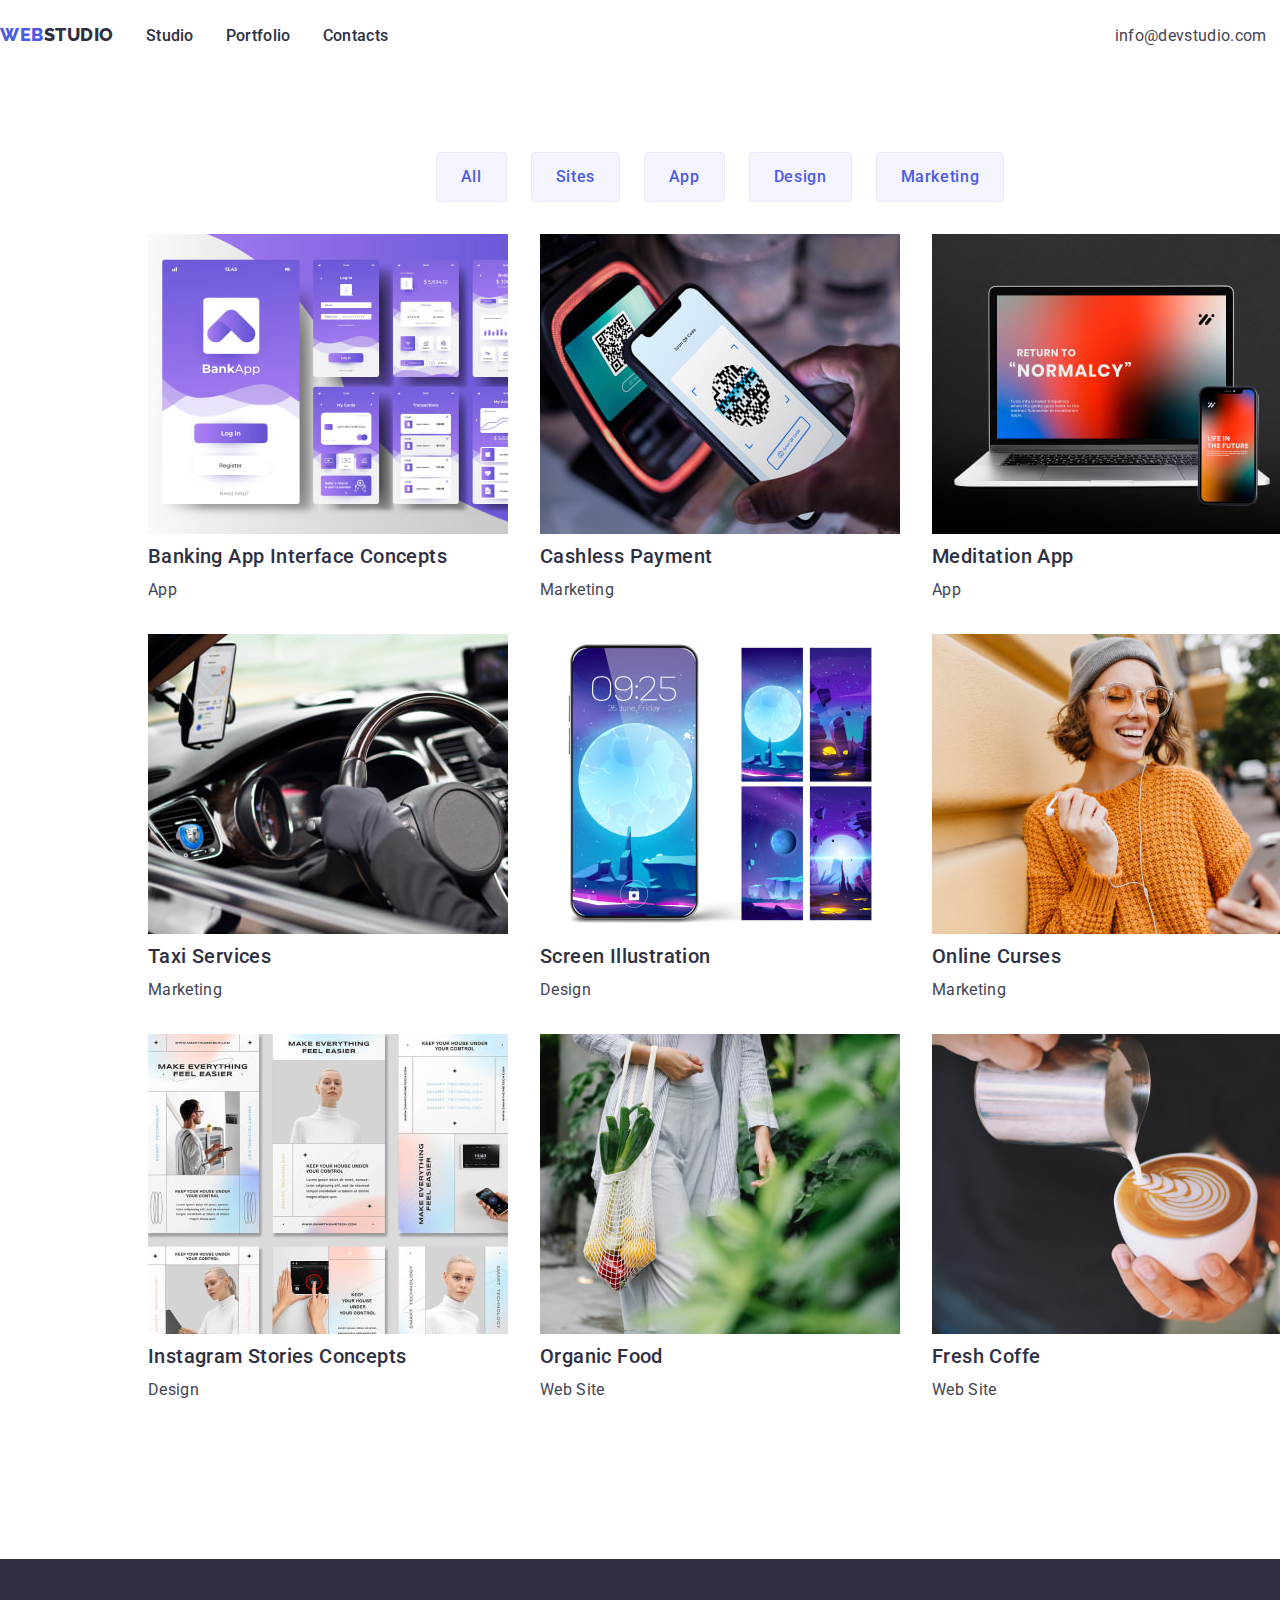
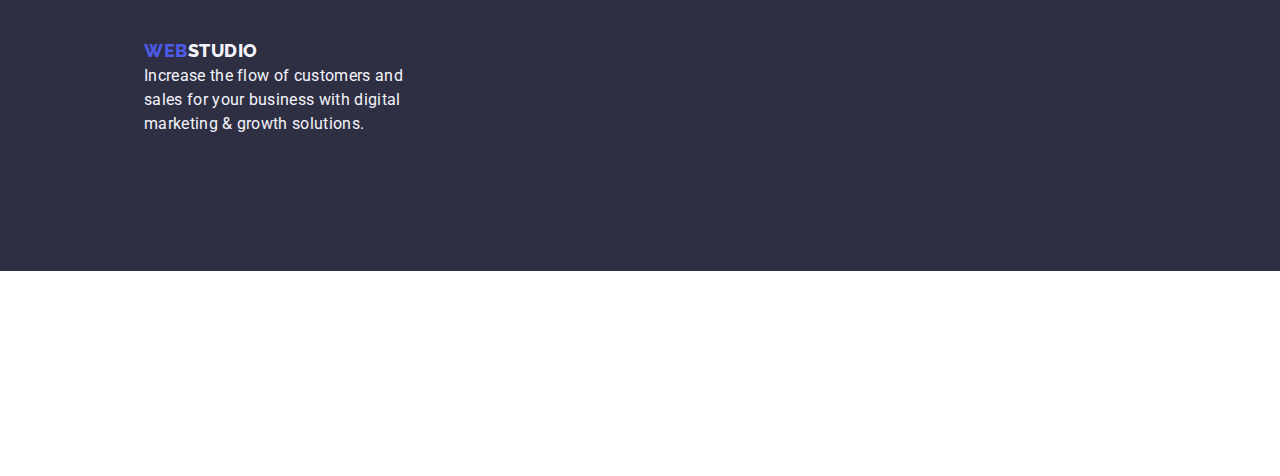
==== portfolio.html @ 540899f7 "mhmmhmh" ====
<!DOCTYPE html>
<html lang="en">
<head>
    <title>
        Effective Solutions for Your Business
    </title>
    <meta name="description" content="An awesome website">
    <meta charset="utf-8">
    <link rel="stylesheet" href="css/style.css">
    <link rel="preconnect" href="https://fonts.googleapis.com">
    <link rel="preconnect" href="https://fonts.gstatic.com" crossorigin>
    <link href="https://fonts.googleapis.com/css2?family=Raleway:wght@800&family=Roboto:wght@400;500;700&display=swap" rel="stylesheet">
    <link rel="preconnect" href="https://fonts.googleapis.com">
    <link rel="preconnect" href="https://fonts.gstatic.com" crossorigin>
    <link href="https://fonts.googleapis.com/css2?family=Raleway:wght@800&display=swap" rel="stylesheet">
</head>
<body class="port-body">
    <header class="head">
        <nav class="nav">
            <a class="nav-logo" href="https://arletolentin.github.io/goit-markup-hw-02/" class="logo"><span class="web">Web</span><span class="studio">Studio</span></a>
            <ul class="nav-list">
                <li class="nav-item"><a class="nav-anchor" href="https://arletolentin.github.io/goit-markup-hw-02/">Studio</a></li>
                <li class="nav-item"><a class="nav-anchor" href="https://arletolentin.github.io/goit-markup-hw-02/portfolio.html">Portfolio</a></li>
                <li class="nav-item"><a class="nav-anchor" href="#">Contacts</a></li>
            </ul>
            <address class="nav-address">
                <a class="nav-address-link" href="mailto:info@devstudio.com">info@devstudio.com</a>
                <a class="nav-address-link" href="tel:+11(000)111-11-11">+11(000)111-11-11</a>       
            </address>
        </nav>
    </header>
    <main class="port-main">
        <section class="port-btn">
            <ul class="portbtn-item">
                <li><button type="button" class="portbtn-list">All</button></li>
                <li><button type="button" class="portbtn-list">Sites</button></li>
                <li><button type="button" class="portbtn-list">App</button></li>
                <li><button type="button" class="portbtn-list">Design</button></li>
                <li><button type="button" class="portbtn-list">Marketing</button></li>  
            </ul>
        </section>
        <section class="port-services">
            <h2 hidden class="service">Services</h2>
            <ul class="port-item-row">
                <li class="port-list">
                <img src="images/port-img-one.jpg" alt="image shows a screen of an app">
                <h3 class="service-name">Banking App Interface Concepts</h3>
                <p class="service-type">App</p></li>
                <li class="port-list">
                <img src="images/port-imgtwo.jpg" alt="phone scanning a QR code">
                <h3 class="service-name">Cashless Payment</h3>
                <p class="service-type">Marketing</p></li>
                <li class="port-list">
                <img src="images/port-imgthree.jpg" alt="picture of cellphone and laptop">
                <h3 class="service-name">Meditation App</h3>
                <p class="service-type">App</p></li>
            </ul>
            <ul class="port-item-row">
                <li class="port-list">
                <img src="images/port-imgfour.jpg" alt="image shows a person driving while using cellphone">
                <h3 class="service-name">Taxi Services</h3>
                <p class="service-type">Marketing</p></li>
                <li class="port-list">
                <img src="images/port-imgfive.jpg" alt="cellphone screen">
                <h3 class="service-name">Screen Illustration</h3>
                <p class="service-type">Design</p></li>
                <li class="port-list"> 
                <img src="images/port-imgsix.jpg" alt="image shows a women smiling while using he phone">
                <h3 class="service-name">Online Curses</h3>
                <p class="service-type">Marketing</p></li>
            </ul>
            <ul class="port-item-row">
                <li class="port-list">
                <img src="images/port-imgseven.jpg" alt="showing instagram concepts">
                <h3 class="service-name">Instagram Stories Concepts</h3>
                <p class="service-type">Design</p></li>
                <li class="port-list">
                <img src="images/port-imgeight.jpg" alt="picture showing a lady carrying an organic food">
                <h3 class="service-name">Organic Food</h3>
                <p class="service-type">Web Site</p></li>
                <li class="port-list">
                <img src="images/port-imgnine.jpg" alt="a man making a coffe with design">
                <h3 class="service-name">Fresh Coffe</h3>
                <p class="service-type">Web Site</p></li>
            </ul>
        </section>
    </main>
    <footer class="footer">
        <div class="footer-container">
            <a href="https://arletolentin.github.io/goit-markup-hw-02/"><span class="web-foot">Web</span><span class="studio-foot">Studio</span></a>
            <p class="footer-paragraph">Increase the flow of customers and<br>
                sales for your business with digital<br>
                marketing & growth solutions.</p>
        </div>        
    </footer>
</body>
</html>
---- css/style.css ----
* {
  margin: 0;
  padding: 0;
  box-sizing: border-box;
}
body {
  font-family: 'Roboto';
  font-size: 16px;
  font-style: normal;
  font-weight: 400;
  line-height: 24px;
  letter-spacing: 0.32px;
}
img {
  display: block;
  max-width: 100%;
  height: auto;
}
h1,
h2,
h3,
h4,
h5,
h6,
p,
ul {
  margin: 0;
  padding: 0;
}
a {
  text-decoration: none;
}
ul {
  list-style-type: none;
}
button {
  border: unset;
  outline: none;
  font-family: inherit;
  cursor: pointer;
}
:root {
  --iris: #4d5ae5;
  --navyblue: #2e2f42;
  --black: black;
  --ocean: #404bbf;
  --white: #ffffff;
  --slate: #434455;
  --cornflower: #e7e9fc;
  --cloud: #f4f4fd;
  --green: #31d0aa;
  --lightslate: #8e8f99;
  --navybluemodal: #2e2f42;
  --grey: #2e2f42;
  --dairy: #fcfcfc;
}
.body {
  width: 1440px;
  height: 2592px;
  background: #fff;
}
.port-body {
  width: 1440px;
  height: 2076px;
  background: #FFF;
}
.head {
  display: flex;
  width: 1440px;
  height: 72px;
  justify-content: center;
  align-items: center;
  flex-shrink: 0;
  text-decoration: none;
}
.nav,
.nav-list,
.nav-address {
  display: flex;
  width: 1440px;
  height: 72px;
  display: flex;
  flex-direction: row;
  gap: 32px;
  align-items: center;
  justify-content: center;
  text-decoration: none;
}
.nav-list {
  justify-content: flex-start;
}
.nav-address {
  justify-content: flex-end;
}
.nav-anchor {
  display: flex;
  color: var(--navyblue);
  /* Body Medium */
  font-family: 'Roboto',sans-serif;
  font-size: 16px;
  font-style: normal;
  font-weight: 500;
  line-height: 24px; /* 150% */
  letter-spacing: 0.32px;
}
.nav-address-link {
  color: var(--slate);
  font-family: 'Roboto', sans-serif;
  font-size: 16px;
  font-style: normal;
  font-weight: 400;
  line-height: 24px; /* 150% */
  letter-spacing: 0.32px;
}
.web,
.studio {
  font-family: 'Raleway', sans-serif;
  font-size: 18px;
  font-style: normal;
  font-weight: 800;
  line-height: 21px; /* 116.667% */
  letter-spacing: 0.54px;
  text-transform: uppercase;
}
.web {
  color: var(--iris);
}
.studio {
  color: var(--navyblue);
}
.hero {
  width: 1440px;
  height: 312px;
  flex-shrink: 0;
  background: var(--navyblue);
  flex-shrink: 0;
  display: flex;
  flex-direction: column;
  justify-content: center;
  align-items: center;
}
.hero-heading {
  color: var(--white);
  text-align: center;
  font-family: Roboto;
  font-size: 56px;
  font-style: normal;
  font-weight: 700;
  line-height: 60px; /* 107.143% */
  letter-spacing: 1.12px;
}
.hero-button {
  display: inline-flex;
  padding: 16px 32px;
  align-items: flex-start;
  justify-items: center;
  gap: 10px;
  border-radius: 4px;
  background: var(--iris);
  box-shadow: 0px 4px 4px 0px rgba(0, 0, 0, 0.15);
  color: var(--white);
  font-size: 16px;
  font-style: normal;
  font-weight: 500;
  line-height: 24px; /* 150% */
  letter-spacing: 0.64px;
}
.port-btn {
  display: flex;
  flex-direction: column;
  justify-content: center;
  align-items: center;
  padding-bottom: 32px;
}
.portbtn-item {
  display: inline-flex;
  align-items: flex-start;
  gap: 24px;
}
.portbtn-list:hover {
  background: var(--ocean);
  color: var(--white)
}
.portbtn-list {
  display: flex;
  color: var(--iris);
  text-align: center;
  /* Button Text */
  font-family: Roboto;
  font-size: 16px;
  font-style: normal;
  font-weight: 500;
  line-height: 24px; /* 150% */
  letter-spacing: 0.64px;
  border-radius: 4px;
  border: 1px solid var(--cornflower, #E7E9FC);
  background: var(--cloud);
  padding: 12px 24px;
  justify-content: center;
  align-items: center;
}
.port-services {
  padding-bottom: 125px;
}
.port-list {
  display: flex;
  flex-direction: column;
  gap: 10px;
}
.port-item-row {
  display: flex;
  gap: 32px;
  justify-content: center;
  padding-bottom: 32px;
}
.service-name {
  color: var(--navyblue);
/* Header 3 */
  font-family: 'Roboto', sans-serif;
  font-size: 20px;
  font-style: normal;
  font-weight: 500;
  line-height: 24px; /* 120% */
  letter-spacing: 0.4px;
}
.service-type {
  color: var(--slate);
/* Body */
  font-family: 'Roboto', sans-serif;
  font-size: 16px;
  font-style: normal;
  font-weight: 400;
  line-height: 24px; /* 150% */
  letter-spacing: 0.32px;
}
.team-item-text{
  text-align: center;
}
.feature-body,
.team-item-text {
  color: var(--slate);
  font-size: 16px;
  font-style: normal;
  font-weight: 400;
  line-height: 24px; /* 150% */
  letter-spacing: 0.32px;
}
.feature-head,
.team-item-name {
  color: var(--navyblue);
  font-size: 20px;
  font-style: normal;
  font-weight: 500;
  line-height: 24px; /* 120% */
  letter-spacing: 0.4px;
}
.features {
  width: 1440px;
  height: 104px;
  flex-shrink: 0;
  display: flex;
  padding-top: 100px;
  padding-bottom: 100px;
  background: #FFF;
  justify-content: center;
}
.feature-list {
  display: flex;
  flex-direction: row;
  gap: 8px;
}
.feature-item {
  display: flex;
  width: 264px;
  flex-direction: column;
  align-items: flex-start;
  gap: 8px;
}
.services {
  width: 1440px;
  background: #FFF;
  padding-top: 50px;
  padding-bottom: 50px;
}
.services-title {
  color: var(--navyblue);
  text-align: center;
  font-size: 36px;
  font-style: normal;
  font-weight: 700;
  line-height: 40px; /* 111.111% */
  letter-spacing: 0.72px;
  text-transform: capitalize;
  padding-bottom: 50px;
}
.services-list {
  display: flex;
  flex-direction: row;
  gap: 32px;
  justify-content: center;
}
.services-item {
  display: flex;
}
.team {
  width: 1440px;
  height: 732px;
  flex-shrink: 0;
  background: var(--cloud);
  padding-top: 50px;
  padding-bottom: 50px;
}
.team-title {
  color: var(--navyblue);
  text-align: center;
  font-size: 36px;
  font-style: normal;
  font-weight: 700;
  line-height: 40px; /* 111.111% */
  letter-spacing: 0.72px;
  text-transform: capitalize;
  padding-bottom: 75px;
}
.team-item {
  display: flex;
  flex-direction: column;
  gap: 10px;
  justify-content: center;
  text-align: center;
  border-radius: 0px 0px 4px 4px;
  background: var(--white, #FFF);
  box-shadow: 0px 2px 1px 0px rgba(46, 47, 66, 0.08), 0px 1px 1px 0px rgba(46, 47, 66, 0.16), 0px 1px 6px 0px rgba(46, 47, 66, 0.08);
}
.team-list {
  display: flex;
  flex-direction: row;
  justify-content: center;
  gap: 32px;
}
.port-img {
  display: flex;
  flex-direction: row;
  gap: 32px;
  justify-content: center;
}
.port-img-item {
  display: flex;
  flex-direction: column;
  display: flex;
  padding: 12px 24px;
  border: 1px solid var(--cornflower, #E7E9FC);
  background: var(--white, #FFF);
}
.port-main {
  padding-top: 80px;
}
.footer {
  width: 1440px;
  height: 312px;
  flex-shrink: 0;
  background: var(--navyblue);
  display: flex;
}
.web-foot,
.studio-foot {
  font-family: 'Raleway', sans-serif;
  font-weight: 800;
  font-size: 18px;
  text-transform: uppercase;
  letter-spacing: 0.54px;
}
.web-foot {
  color: var(--iris);
}
.studio-foot {
  color: var(--cloud);
}
.footer-paragraph {
  color: var(--cloud);
  font-family: 'Roboto', sans-serif;
  font-size: 16px;
  font-style: normal;
  font-weight: 400;
  line-height: 24px; /* 150% */
  letter-spacing: 0.32px;
}
.footer-container {
  display: flex;
  display: inline;
  justify-content: center;
  align-items: center;
  padding: 80px 10%;
}
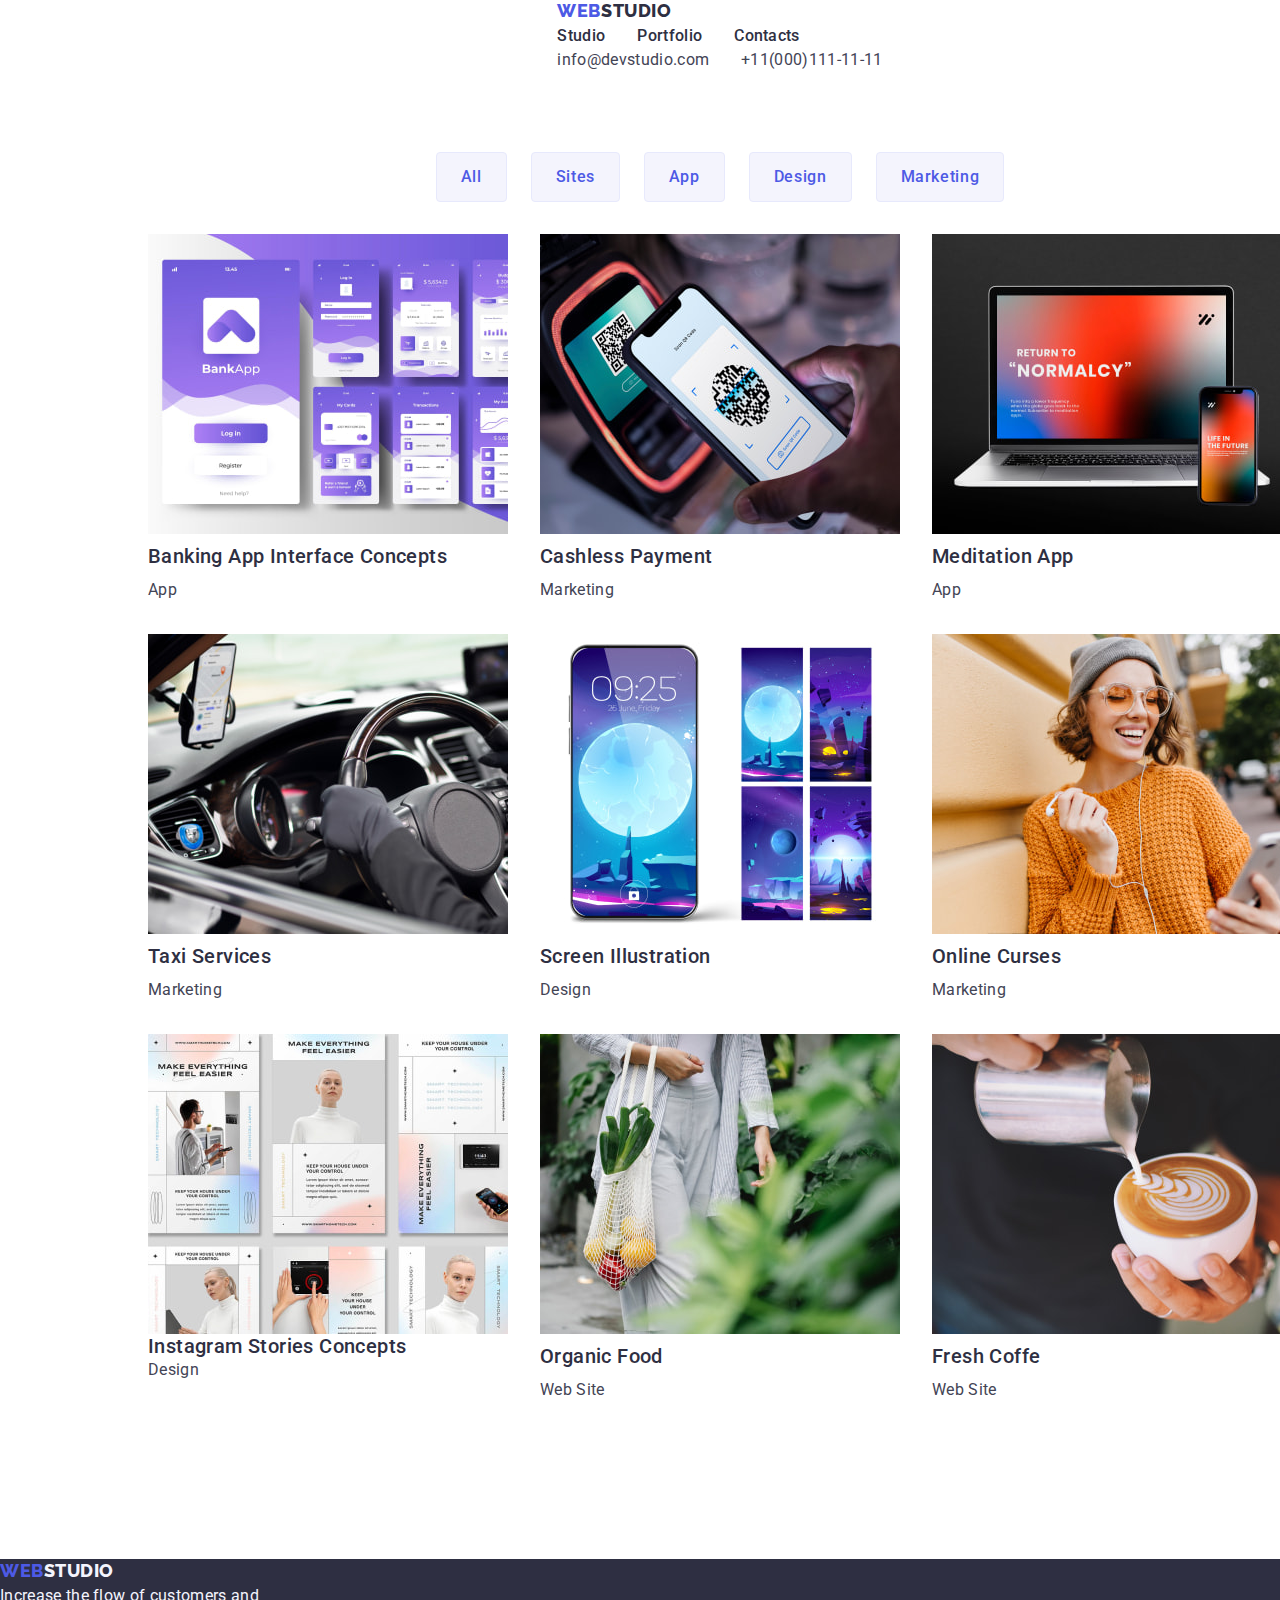
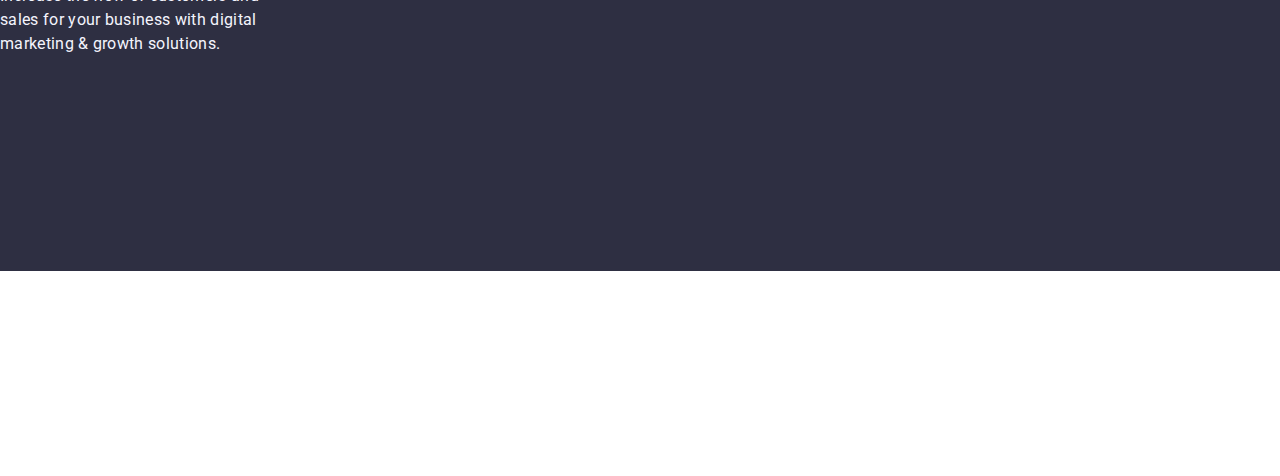
==== commit 6d507f1c: "sleepy zzzZZzzzz" ====
--- a/portfolio.html
+++ b/portfolio.html
@@ -6,7 +6,7 @@
     </title>
     <meta name="description" content="An awesome website">
     <meta charset="utf-8">
-    <link rel="stylesheet" href="css/style.css">
+    <link rel="stylesheet" href="./css/style.css">
     <link rel="preconnect" href="https://fonts.googleapis.com">
     <link rel="preconnect" href="https://fonts.gstatic.com" crossorigin>
     <link href="https://fonts.googleapis.com/css2?family=Raleway:wght@800&family=Roboto:wght@400;500;700&display=swap" rel="stylesheet">
@@ -14,7 +14,7 @@
     <link rel="preconnect" href="https://fonts.gstatic.com" crossorigin>
     <link href="https://fonts.googleapis.com/css2?family=Raleway:wght@800&display=swap" rel="stylesheet">
 </head>
-<body class="port-body">
+<body class="portfolio-body">
     <header class="head">
         <nav class="nav">
             <a class="nav-logo" href="https://arletolentin.github.io/goit-markup-hw-02/" class="logo"><span class="web">Web</span><span class="studio">Studio</span></a>
@@ -29,56 +29,56 @@
             </address>
         </nav>
     </header>
-    <main class="port-main">
-        <section class="port-btn">
-            <ul class="portbtn-item">
-                <li><button type="button" class="portbtn-list">All</button></li>
-                <li><button type="button" class="portbtn-list">Sites</button></li>
-                <li><button type="button" class="portbtn-list">App</button></li>
-                <li><button type="button" class="portbtn-list">Design</button></li>
-                <li><button type="button" class="portbtn-list">Marketing</button></li>  
+    <main class="portfolio-main">
+        <section class="portfolio-button">
+            <ul class="portfolio-button-list">
+                <li><button type="button" class="portfolio-button-item">All</button></li>
+                <li><button type="button" class="portfolio-button-item">Sites</button></li>
+                <li><button type="button" class="portfolio-button-item">App</button></li>
+                <li><button type="button" class="portfolio-button-item">Design</button></li>
+                <li><button type="button" class="portfolio-button-item">Marketing</button></li>  
             </ul>
         </section>
-        <section class="port-services">
+        <section class="portfolio-services">
             <h2 hidden class="service">Services</h2>
-            <ul class="port-item-row">
-                <li class="port-list">
+            <ul class="portfolio-item-row">
+                <li class="portfolio-list">
                 <img src="images/port-img-one.jpg" alt="image shows a screen of an app">
                 <h3 class="service-name">Banking App Interface Concepts</h3>
                 <p class="service-type">App</p></li>
-                <li class="port-list">
+                <li class="portfolio-list">
                 <img src="images/port-imgtwo.jpg" alt="phone scanning a QR code">
                 <h3 class="service-name">Cashless Payment</h3>
                 <p class="service-type">Marketing</p></li>
-                <li class="port-list">
+                <li class="portfolio-list">
                 <img src="images/port-imgthree.jpg" alt="picture of cellphone and laptop">
                 <h3 class="service-name">Meditation App</h3>
                 <p class="service-type">App</p></li>
             </ul>
-            <ul class="port-item-row">
-                <li class="port-list">
+            <ul class="portfolio-item-row">
+                <li class="portfolio-list">
                 <img src="images/port-imgfour.jpg" alt="image shows a person driving while using cellphone">
                 <h3 class="service-name">Taxi Services</h3>
                 <p class="service-type">Marketing</p></li>
-                <li class="port-list">
+                <li class="portfolio-list">
                 <img src="images/port-imgfive.jpg" alt="cellphone screen">
                 <h3 class="service-name">Screen Illustration</h3>
                 <p class="service-type">Design</p></li>
-                <li class="port-list"> 
+                <li class="portfolio-list"> 
                 <img src="images/port-imgsix.jpg" alt="image shows a women smiling while using he phone">
                 <h3 class="service-name">Online Curses</h3>
                 <p class="service-type">Marketing</p></li>
             </ul>
-            <ul class="port-item-row">
-                <li class="port-list">
+            <ul class="portfolio-item-row">
+                <li class="portfoliofolio-list">
                 <img src="images/port-imgseven.jpg" alt="showing instagram concepts">
                 <h3 class="service-name">Instagram Stories Concepts</h3>
                 <p class="service-type">Design</p></li>
-                <li class="port-list">
+                <li class="portfolio-list">
                 <img src="images/port-imgeight.jpg" alt="picture showing a lady carrying an organic food">
                 <h3 class="service-name">Organic Food</h3>
                 <p class="service-type">Web Site</p></li>
-                <li class="port-list">
+                <li class="portfolio-list">
                 <img src="images/port-imgnine.jpg" alt="a man making a coffe with design">
                 <h3 class="service-name">Fresh Coffe</h3>
                 <p class="service-type">Web Site</p></li>
--- a/css/style.css
+++ b/css/style.css
@@ -54,12 +54,17 @@
   --grey: #2e2f42;
   --dairy: #fcfcfc;
 }
+.container {
+    width: 1128px;
+    margin: 0 auto;
+    padding: 0 15px;
+  }
 .body {
   width: 1440px;
   height: 2592px;
   background: #fff;
 }
-.port-body {
+.portfolio-body {
   width: 1440px;
   height: 2076px;
   background: #FFF;
@@ -73,17 +78,12 @@
   flex-shrink: 0;
   text-decoration: none;
 }
-.nav,
 .nav-list,
 .nav-address {
   display: flex;
-  width: 1440px;
-  height: 72px;
-  display: flex;
   flex-direction: row;
   gap: 32px;
   align-items: center;
-  justify-content: center;
   text-decoration: none;
 }
 .nav-list {
@@ -111,6 +111,15 @@
   font-weight: 400;
   line-height: 24px; /* 150% */
   letter-spacing: 0.32px;
+}
+.nav-anchor:hover {
+  color: var(--ocean);
+}
+.nav-address-link:hover {
+  color: var(--ocean);
+}
+.hero-button:hover {
+  background-color: var(--ocean);
 }
 .web,
 .studio {
@@ -130,7 +139,7 @@
 }
 .hero {
   width: 1440px;
-  height: 312px;
+  height: 600px;
   flex-shrink: 0;
   background: var(--navyblue);
   flex-shrink: 0;
@@ -165,23 +174,23 @@
   line-height: 24px; /* 150% */
   letter-spacing: 0.64px;
 }
-.port-btn {
+.portfolio-button {
   display: flex;
   flex-direction: column;
   justify-content: center;
   align-items: center;
   padding-bottom: 32px;
 }
-.portbtn-item {
+.portfolio-button-list {
   display: inline-flex;
   align-items: flex-start;
   gap: 24px;
 }
-.portbtn-list:hover {
+.portfolio-button-item:hover {
   background: var(--ocean);
   color: var(--white)
 }
-.portbtn-list {
+.portfolio-button-item {
   display: flex;
   color: var(--iris);
   text-align: center;
@@ -199,15 +208,15 @@
   justify-content: center;
   align-items: center;
 }
-.port-services {
+.portfolio-services {
   padding-bottom: 125px;
 }
-.port-list {
+.portfolio-list {
   display: flex;
   flex-direction: column;
   gap: 10px;
 }
-.port-item-row {
+.portfolio-item-row {
   display: flex;
   gap: 32px;
   justify-content: center;
@@ -337,21 +346,7 @@
   justify-content: center;
   gap: 32px;
 }
-.port-img {
-  display: flex;
-  flex-direction: row;
-  gap: 32px;
-  justify-content: center;
-}
-.port-img-item {
-  display: flex;
-  flex-direction: column;
-  display: flex;
-  padding: 12px 24px;
-  border: 1px solid var(--cornflower, #E7E9FC);
-  background: var(--white, #FFF);
-}
-.port-main {
+.portfolio-main {
   padding-top: 80px;
 }
 .footer {
@@ -384,10 +379,3 @@
   line-height: 24px; /* 150% */
   letter-spacing: 0.32px;
 }
-.footer-container {
-  display: flex;
-  display: inline;
-  justify-content: center;
-  align-items: center;
-  padding: 80px 10%;
-}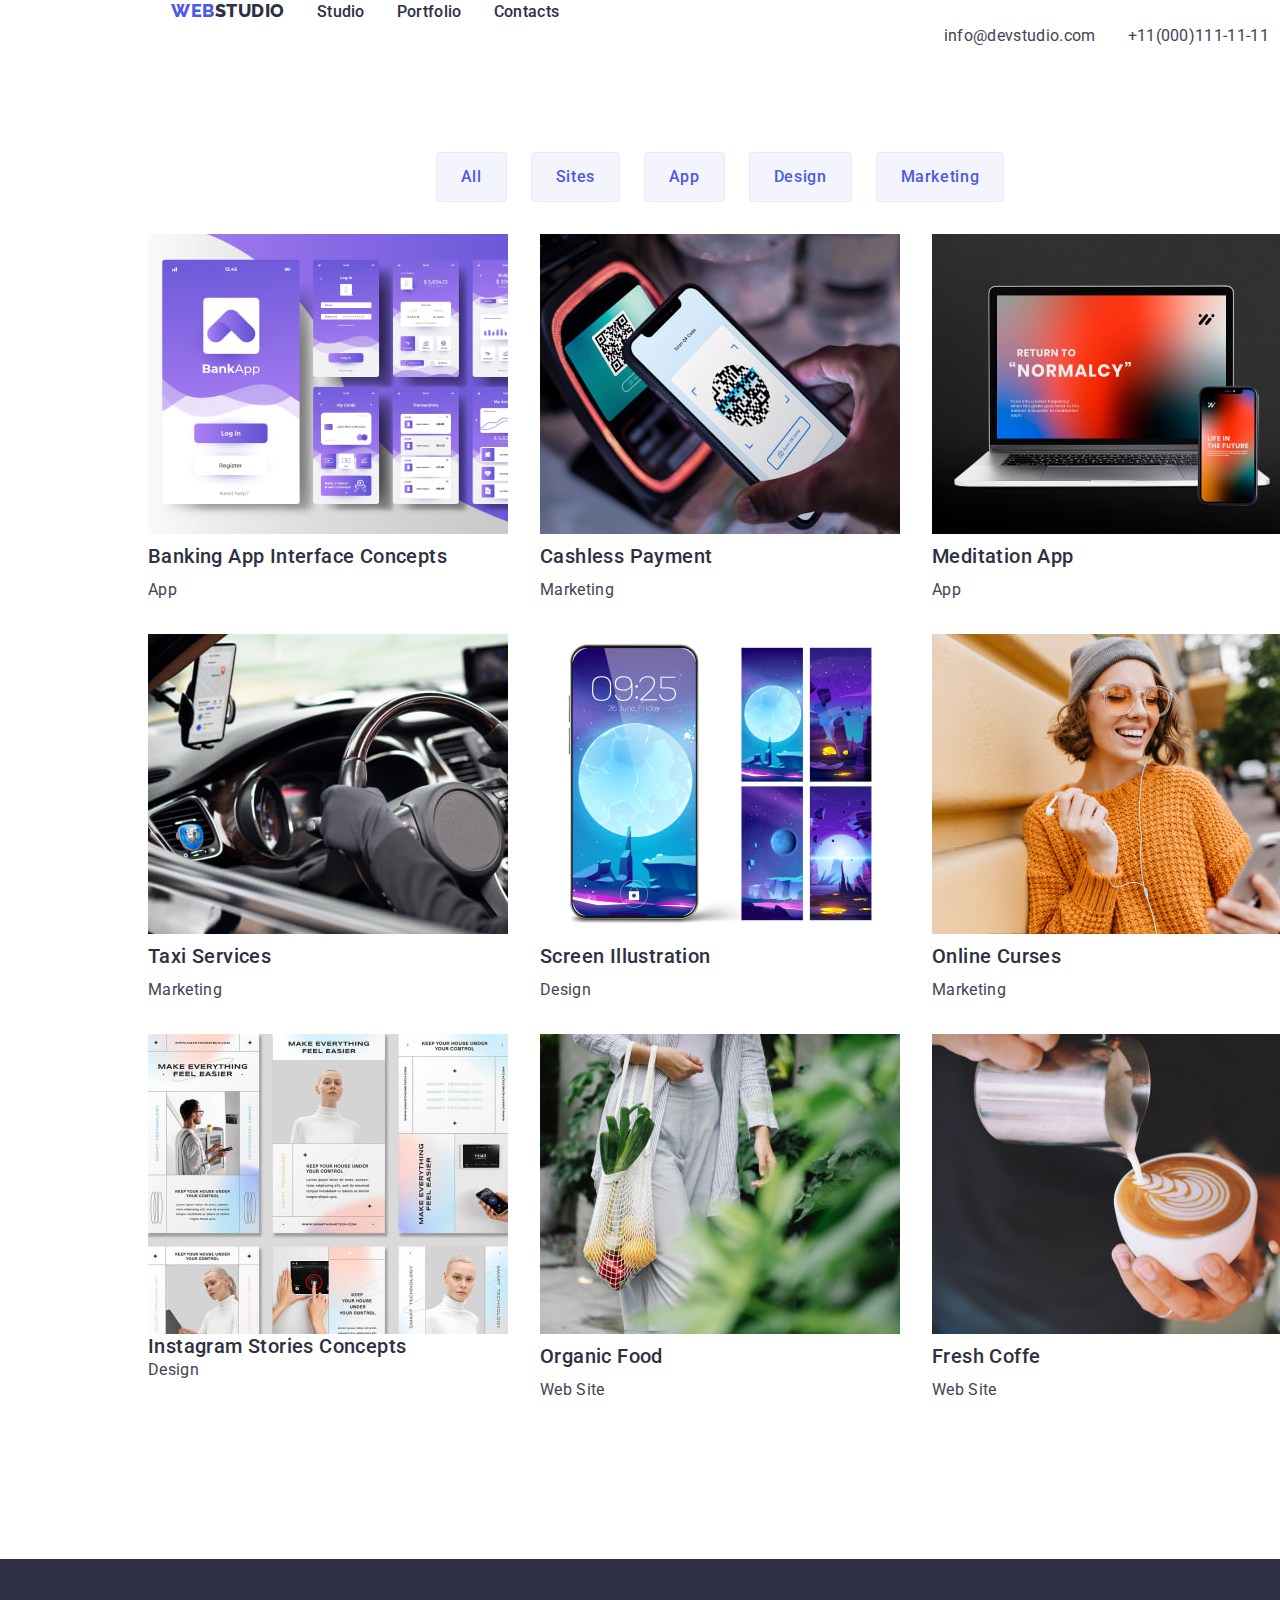
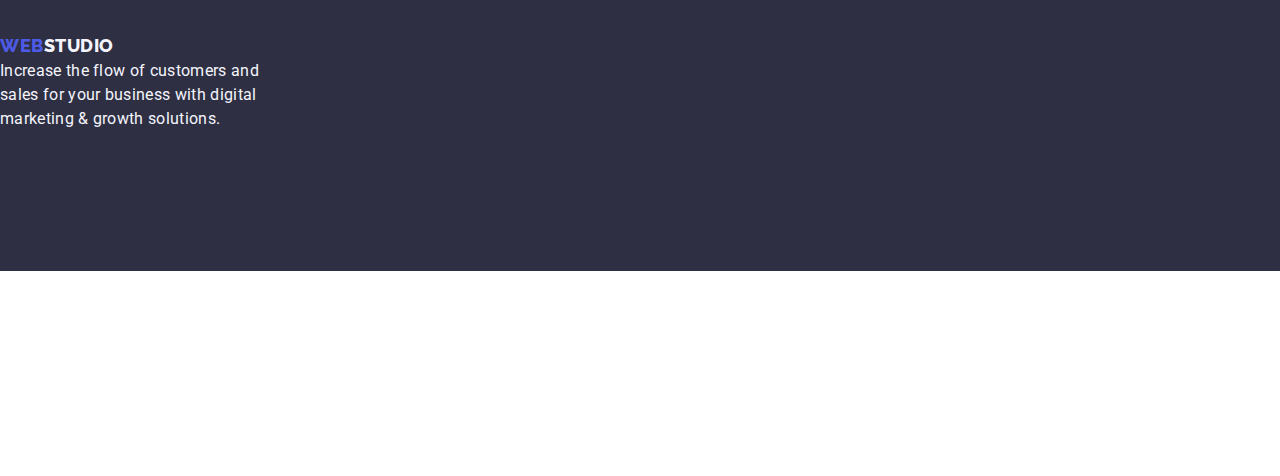
==== commit 7aa9a925: "I m out" ====
--- a/portfolio.html
+++ b/portfolio.html
@@ -16,18 +16,20 @@
 </head>
 <body class="portfolio-body">
     <header class="head">
-        <nav class="nav">
-            <a class="nav-logo" href="https://arletolentin.github.io/goit-markup-hw-02/" class="logo"><span class="web">Web</span><span class="studio">Studio</span></a>
-            <ul class="nav-list">
-                <li class="nav-item"><a class="nav-anchor" href="https://arletolentin.github.io/goit-markup-hw-02/">Studio</a></li>
-                <li class="nav-item"><a class="nav-anchor" href="https://arletolentin.github.io/goit-markup-hw-02/portfolio.html">Portfolio</a></li>
-                <li class="nav-item"><a class="nav-anchor" href="#">Contacts</a></li>
-            </ul>
-            <address class="nav-address">
-                <a class="nav-address-link" href="mailto:info@devstudio.com">info@devstudio.com</a>
-                <a class="nav-address-link" href="tel:+11(000)111-11-11">+11(000)111-11-11</a>       
-            </address>
-        </nav>
+        <div class="container">
+            <nav class="nav">
+                <ul class="nav-list">
+                    <a class="nav-logo" href="https://arletolentin.github.io/goit-markup-hw-02/" class="logo"><span class="web">Web</span><span class="studio">Studio</span></a>
+                    <li class="nav-item"><a class="nav-anchor" href="https://arletolentin.github.io/goit-markup-hw-02/">Studio</a></li>
+                    <li class="nav-item"><a class="nav-anchor" href="https://arletolentin.github.io/goit-markup-hw-02/portfolio.html">Portfolio</a></li>
+                    <li class="nav-item"><a class="nav-anchor" href="#">Contacts</a></li>
+                </ul>
+                <address class="nav-address">
+                    <a class="nav-address-link" href="mailto:info@devstudio.com">info@devstudio.com</a>
+                    <a class="nav-address-link" href="tel:+11(000)111-11-11">+11(000)111-11-11</a>       
+                </address>
+            </nav>
+        </div>
     </header>
     <main class="portfolio-main">
         <section class="portfolio-button">
--- a/css/style.css
+++ b/css/style.css
@@ -54,11 +54,6 @@
   --grey: #2e2f42;
   --dairy: #fcfcfc;
 }
-.container {
-    width: 1128px;
-    margin: 0 auto;
-    padding: 0 15px;
-  }
 .body {
   width: 1440px;
   height: 2592px;
@@ -69,29 +64,30 @@
   height: 2076px;
   background: #FFF;
 }
+.container {
+  width: 1128px;
+  margin: 0 auto;
+  padding: 0 15px;
+}
 .head {
-  display: flex;
   width: 1440px;
   height: 72px;
-  justify-content: center;
-  align-items: center;
   flex-shrink: 0;
   text-decoration: none;
 }
-.nav-list,
-.nav-address {
+.nav-address,
+.nav-list {
   display: flex;
   flex-direction: row;
   gap: 32px;
-  align-items: center;
   text-decoration: none;
-}
-.nav-list {
+  }
+.nav-address {
+    justify-content: flex-end;
+  }
+  .nav-list {
   justify-content: flex-start;
-}
-.nav-address {
-  justify-content: flex-end;
-}
+  }
 .nav-anchor {
   display: flex;
   color: var(--navyblue);
@@ -157,6 +153,7 @@
   font-weight: 700;
   line-height: 60px; /* 107.143% */
   letter-spacing: 1.12px;
+  margin-bottom: 48px;
 }
 .hero-button {
   display: inline-flex;
@@ -355,6 +352,7 @@
   flex-shrink: 0;
   background: var(--navyblue);
   display: flex;
+  padding-top: 75px;
 }
 .web-foot,
 .studio-foot {
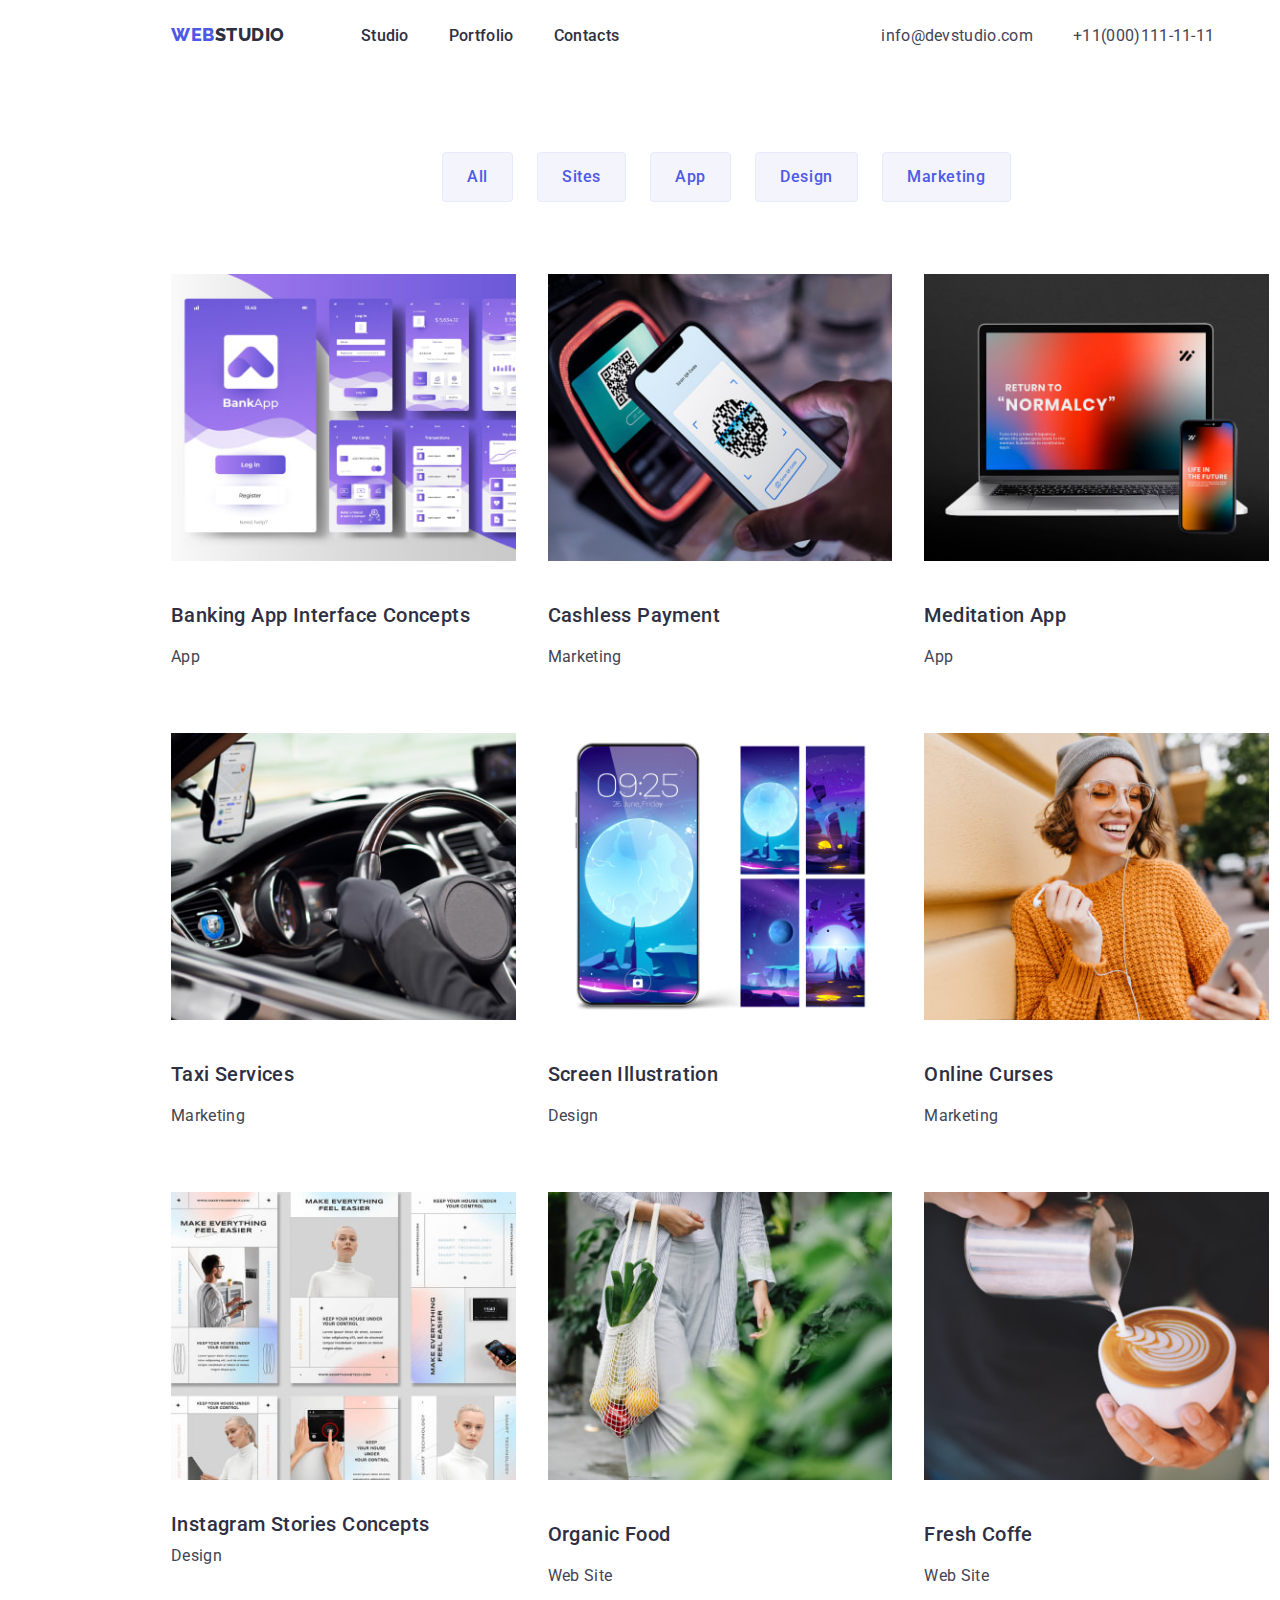
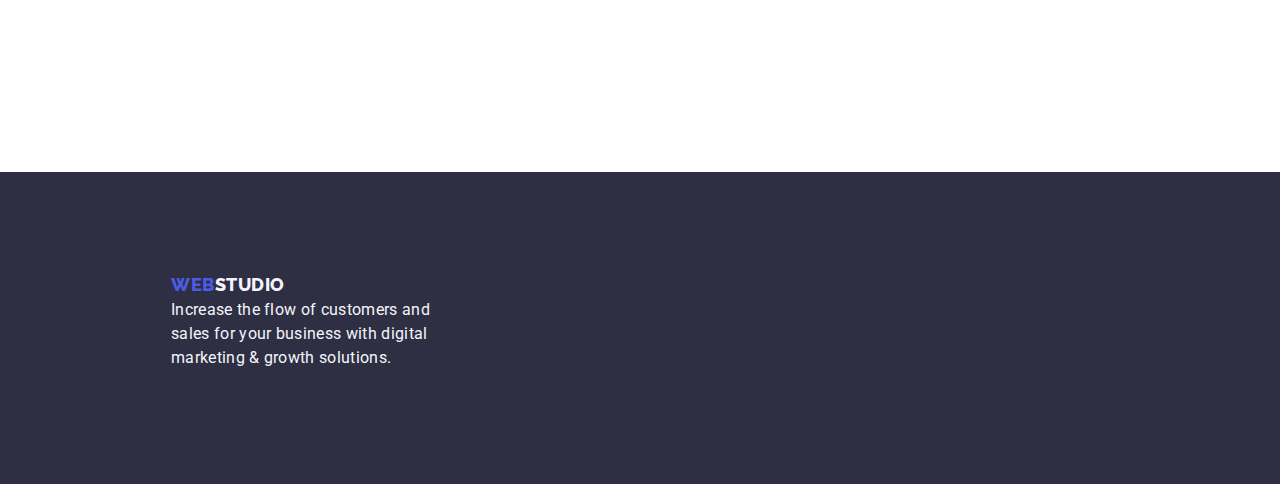
==== commit ceced0b4: "first submission" ====
--- a/portfolio.html
+++ b/portfolio.html
@@ -16,7 +16,7 @@
 </head>
 <body class="portfolio-body">
     <header class="head">
-        <div class="container">
+        <div class="nav-container">
             <nav class="nav">
                 <ul class="nav-list">
                     <a class="nav-logo" href="https://arletolentin.github.io/goit-markup-hw-02/" class="logo"><span class="web">Web</span><span class="studio">Studio</span></a>
@@ -33,58 +33,62 @@
     </header>
     <main class="portfolio-main">
         <section class="portfolio-button">
-            <ul class="portfolio-button-list">
-                <li><button type="button" class="portfolio-button-item">All</button></li>
-                <li><button type="button" class="portfolio-button-item">Sites</button></li>
-                <li><button type="button" class="portfolio-button-item">App</button></li>
-                <li><button type="button" class="portfolio-button-item">Design</button></li>
-                <li><button type="button" class="portfolio-button-item">Marketing</button></li>  
-            </ul>
+            <div class="portfolio-butoon-container">
+                <ul class="portfolio-button-list">
+                    <li><button type="button" class="portfolio-button-item">All</button></li>
+                    <li><button type="button" class="portfolio-button-item">Sites</button></li>
+                    <li><button type="button" class="portfolio-button-item">App</button></li>
+                    <li><button type="button" class="portfolio-button-item">Design</button></li>
+                    <li><button type="button" class="portfolio-button-item">Marketing</button></li>  
+                </ul>
+            </div>
         </section>
         <section class="portfolio-services">
-            <h2 hidden class="service">Services</h2>
-            <ul class="portfolio-item-row">
-                <li class="portfolio-list">
-                <img src="images/port-img-one.jpg" alt="image shows a screen of an app">
-                <h3 class="service-name">Banking App Interface Concepts</h3>
-                <p class="service-type">App</p></li>
-                <li class="portfolio-list">
-                <img src="images/port-imgtwo.jpg" alt="phone scanning a QR code">
-                <h3 class="service-name">Cashless Payment</h3>
-                <p class="service-type">Marketing</p></li>
-                <li class="portfolio-list">
-                <img src="images/port-imgthree.jpg" alt="picture of cellphone and laptop">
-                <h3 class="service-name">Meditation App</h3>
-                <p class="service-type">App</p></li>
-            </ul>
-            <ul class="portfolio-item-row">
-                <li class="portfolio-list">
-                <img src="images/port-imgfour.jpg" alt="image shows a person driving while using cellphone">
-                <h3 class="service-name">Taxi Services</h3>
-                <p class="service-type">Marketing</p></li>
-                <li class="portfolio-list">
-                <img src="images/port-imgfive.jpg" alt="cellphone screen">
-                <h3 class="service-name">Screen Illustration</h3>
-                <p class="service-type">Design</p></li>
-                <li class="portfolio-list"> 
-                <img src="images/port-imgsix.jpg" alt="image shows a women smiling while using he phone">
-                <h3 class="service-name">Online Curses</h3>
-                <p class="service-type">Marketing</p></li>
-            </ul>
-            <ul class="portfolio-item-row">
-                <li class="portfoliofolio-list">
-                <img src="images/port-imgseven.jpg" alt="showing instagram concepts">
-                <h3 class="service-name">Instagram Stories Concepts</h3>
-                <p class="service-type">Design</p></li>
-                <li class="portfolio-list">
-                <img src="images/port-imgeight.jpg" alt="picture showing a lady carrying an organic food">
-                <h3 class="service-name">Organic Food</h3>
-                <p class="service-type">Web Site</p></li>
-                <li class="portfolio-list">
-                <img src="images/port-imgnine.jpg" alt="a man making a coffe with design">
-                <h3 class="service-name">Fresh Coffe</h3>
-                <p class="service-type">Web Site</p></li>
-            </ul>
+           <div class="portfolio-services-container">
+                <h2 hidden class="service">Services</h2>
+                    <ul class="portfolio-list-row">
+                        <li class="portfolio-item">
+                        <img src="images/port-img-one.jpg" alt="image shows a screen of an app">
+                        <h3 class="service-name">Banking App Interface Concepts</h3>
+                        <p class="service-type">App</p></li>
+                        <li class="portfolio-item">
+                        <img src="images/port-imgtwo.jpg" alt="phone scanning a QR code">
+                        <h3 class="service-name">Cashless Payment</h3>
+                        <p class="service-type">Marketing</p></li>
+                        <li class="portfolio-item">
+                        <img src="images/port-imgthree.jpg" alt="picture of cellphone and laptop">
+                        <h3 class="service-name">Meditation App</h3>
+                        <p class="service-type">App</p></li>
+                    </ul>
+                    <ul class="portfolio-list-row">
+                        <li class="portfolio-item">
+                        <img src="images/port-imgfour.jpg" alt="image shows a person driving while using cellphone">
+                        <h3 class="service-name">Taxi Services</h3>
+                        <p class="service-type">Marketing</p></li>
+                        <li class="portfolio-item">
+                        <img src="images/port-imgfive.jpg" alt="cellphone screen">
+                        <h3 class="service-name">Screen Illustration</h3>
+                        <p class="service-type">Design</p></li>
+                        <li class="portfolio-item"> 
+                        <img src="images/port-imgsix.jpg" alt="image shows a women smiling while using he phone">
+                        <h3 class="service-name">Online Curses</h3>
+                        <p class="service-type">Marketing</p></li>
+                    </ul>
+                    <ul class="portfolio-list-row">
+                        <li class="portfoliofolio-item">
+                        <img src="images/port-imgseven.jpg" alt="showing instagram concepts">
+                        <h3 class="service-name">Instagram Stories Concepts</h3>
+                        <p class="service-type">Design</p></li>
+                        <li class="portfolio-item">
+                        <img src="images/port-imgeight.jpg" alt="picture showing a lady carrying an organic food">
+                        <h3 class="service-name">Organic Food</h3>
+                        <p class="service-type">Web Site</p></li>
+                        <li class="portfolio-item">
+                        <img src="images/port-imgnine.jpg" alt="a man making a coffe with design">
+                        <h3 class="service-name">Fresh Coffe</h3>
+                        <p class="service-type">Web Site</p></li>
+                    </ul>
+           </div>
         </section>
     </main>
     <footer class="footer">
--- a/css/style.css
+++ b/css/style.css
@@ -64,7 +64,14 @@
   height: 2076px;
   background: #FFF;
 }
-.container {
+.nav-container,
+.hero-container,
+.feature-container,
+.services-container,
+.footer-container,
+.portfolio-butoon-container,
+.portfolio-services-container,
+.footer-container {
   width: 1128px;
   margin: 0 auto;
   padding: 0 15px;
@@ -75,19 +82,30 @@
   flex-shrink: 0;
   text-decoration: none;
 }
+.nav {
+  display: inline-flex;
+  justify-content: baseline;
+  padding-top: 24px;
+}
 .nav-address,
 .nav-list {
-  display: flex;
+  display: inline-flex;
   flex-direction: row;
-  gap: 32px;
   text-decoration: none;
   }
-.nav-address {
+.nav-address-link {
     justify-content: flex-end;
+    margin-right: 40px;
   }
   .nav-list {
   justify-content: flex-start;
   }
+  .nav-item {
+    margin-right: 40px;
+  }
+  .nav-item:last-child {
+    margin-right: 262px;
+  }
 .nav-anchor {
   display: flex;
   color: var(--navyblue);
@@ -116,6 +134,9 @@
 }
 .hero-button:hover {
   background-color: var(--ocean);
+}
+.nav-logo {
+  margin-right: 76px;
 }
 .web,
 .studio {
@@ -142,7 +163,6 @@
   display: flex;
   flex-direction: column;
   justify-content: center;
-  align-items: center;
 }
 .hero-heading {
   color: var(--white);
@@ -156,10 +176,8 @@
   margin-bottom: 48px;
 }
 .hero-button {
-  display: inline-flex;
-  padding: 16px 32px;
-  align-items: flex-start;
   justify-items: center;
+  align-items: center;
   gap: 10px;
   border-radius: 4px;
   background: var(--iris);
@@ -170,18 +188,20 @@
   font-weight: 500;
   line-height: 24px; /* 150% */
   letter-spacing: 0.64px;
+  margin-left: 480px;
 }
 .portfolio-button {
   display: flex;
   flex-direction: column;
   justify-content: center;
   align-items: center;
-  padding-bottom: 32px;
+  padding-bottom: 72px;
 }
 .portfolio-button-list {
   display: inline-flex;
   align-items: flex-start;
   gap: 24px;
+  margin-left: 271px;
 }
 .portfolio-button-item:hover {
   background: var(--ocean);
@@ -206,14 +226,14 @@
   align-items: center;
 }
 .portfolio-services {
-  padding-bottom: 125px;
-}
-.portfolio-list {
+  padding-bottom: 120px;
+}
+.portfolio-item {
   display: flex;
   flex-direction: column;
   gap: 10px;
 }
-.portfolio-item-row {
+.portfolio-list-row {
   display: flex;
   gap: 32px;
   justify-content: center;
@@ -228,6 +248,8 @@
   font-weight: 500;
   line-height: 24px; /* 120% */
   letter-spacing: 0.4px;
+  margin-top: 32px;
+  margin-bottom: 8px;
 }
 .service-type {
   color: var(--slate);
@@ -238,6 +260,7 @@
   font-weight: 400;
   line-height: 24px; /* 150% */
   letter-spacing: 0.32px;
+  padding-bottom: 32px;
 }
 .team-item-text{
   text-align: center;
@@ -269,6 +292,7 @@
   padding-bottom: 100px;
   background: #FFF;
   justify-content: center;
+  padding-top: 120px;
 }
 .feature-list {
   display: flex;
@@ -285,8 +309,7 @@
 .services {
   width: 1440px;
   background: #FFF;
-  padding-top: 50px;
-  padding-bottom: 50px;
+  padding-bottom: 120px;
 }
 .services-title {
   color: var(--navyblue);
@@ -297,7 +320,8 @@
   line-height: 40px; /* 111.111% */
   letter-spacing: 0.72px;
   text-transform: capitalize;
-  padding-bottom: 50px;
+  padding-top: 120px;
+  margin-bottom: 72px;
 }
 .services-list {
   display: flex;
@@ -325,7 +349,8 @@
   line-height: 40px; /* 111.111% */
   letter-spacing: 0.72px;
   text-transform: capitalize;
-  padding-bottom: 75px;
+  margin-bottom: 8px;
+  margin-top: 32px;
 }
 .team-item {
   display: flex;
@@ -343,16 +368,25 @@
   justify-content: center;
   gap: 32px;
 }
+.team-item-name {
+  margin-top: 32px;
+  margin-bottom: 8;
+}
+.team-item-text {
+  padding-bottom: 32px;
+}
 .portfolio-main {
   padding-top: 80px;
 }
+.footer-container {
+  margin-top: 101.5px;
+}
 .footer {
   width: 1440px;
   height: 312px;
   flex-shrink: 0;
   background: var(--navyblue);
   display: flex;
-  padding-top: 75px;
 }
 .web-foot,
 .studio-foot {
@@ -361,6 +395,7 @@
   font-size: 18px;
   text-transform: uppercase;
   letter-spacing: 0.54px;
+  margin-bottom: 17.5px;
 }
 .web-foot {
   color: var(--iris);
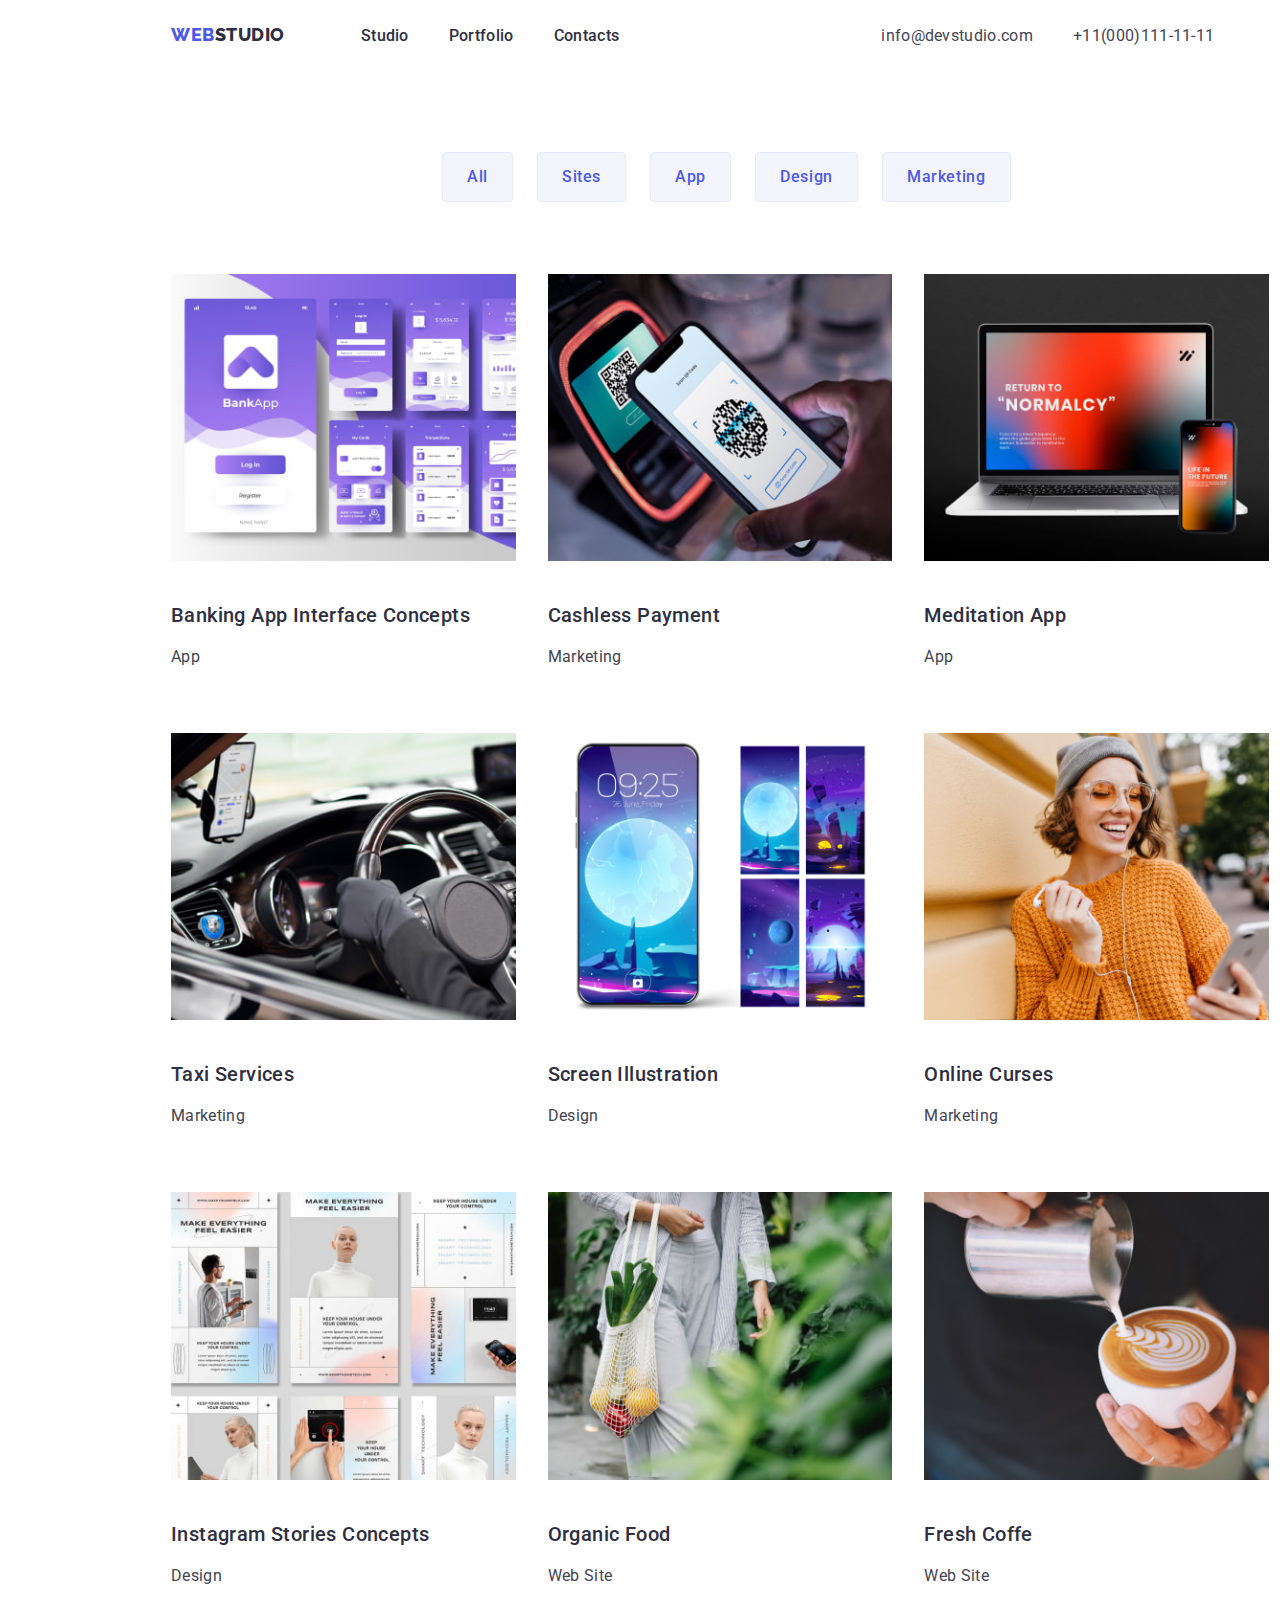
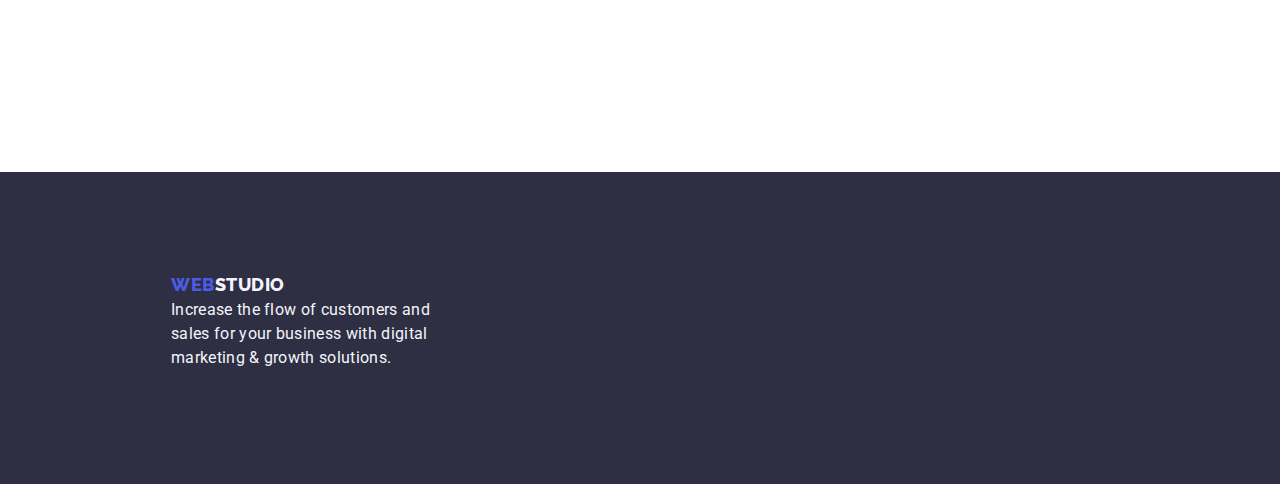
==== commit 5b81c31c: "final first" ====
--- a/portfolio.html
+++ b/portfolio.html
@@ -19,9 +19,9 @@
         <div class="nav-container">
             <nav class="nav">
                 <ul class="nav-list">
-                    <a class="nav-logo" href="https://arletolentin.github.io/goit-markup-hw-02/" class="logo"><span class="web">Web</span><span class="studio">Studio</span></a>
-                    <li class="nav-item"><a class="nav-anchor" href="https://arletolentin.github.io/goit-markup-hw-02/">Studio</a></li>
-                    <li class="nav-item"><a class="nav-anchor" href="https://arletolentin.github.io/goit-markup-hw-02/portfolio.html">Portfolio</a></li>
+                    <a class="nav-logo" href="https://arletolentin.github.io/goit-markup-hw-03/" class="logo"><span class="web">Web</span><span class="studio">Studio</span></a>
+                    <li class="nav-item"><a class="nav-anchor" href="https://arletolentin.github.io/goit-markup-hw-03/">Studio</a></li>
+                    <li class="nav-item"><a class="nav-anchor" href="https://arletolentin.github.io/goit-markup-hw-03/portfolio.html">Portfolio</a></li>
                     <li class="nav-item"><a class="nav-anchor" href="#">Contacts</a></li>
                 </ul>
                 <address class="nav-address">
@@ -75,7 +75,7 @@
                         <p class="service-type">Marketing</p></li>
                     </ul>
                     <ul class="portfolio-list-row">
-                        <li class="portfoliofolio-item">
+                        <li class="portfolio-item">
                         <img src="images/port-imgseven.jpg" alt="showing instagram concepts">
                         <h3 class="service-name">Instagram Stories Concepts</h3>
                         <p class="service-type">Design</p></li>
@@ -93,7 +93,7 @@
     </main>
     <footer class="footer">
         <div class="footer-container">
-            <a href="https://arletolentin.github.io/goit-markup-hw-02/"><span class="web-foot">Web</span><span class="studio-foot">Studio</span></a>
+            <a href="https://arletolentin.github.io/goit-markup-hw-03/"><span class="web-foot">Web</span><span class="studio-foot">Studio</span></a>
             <p class="footer-paragraph">Increase the flow of customers and<br>
                 sales for your business with digital<br>
                 marketing & growth solutions.</p>
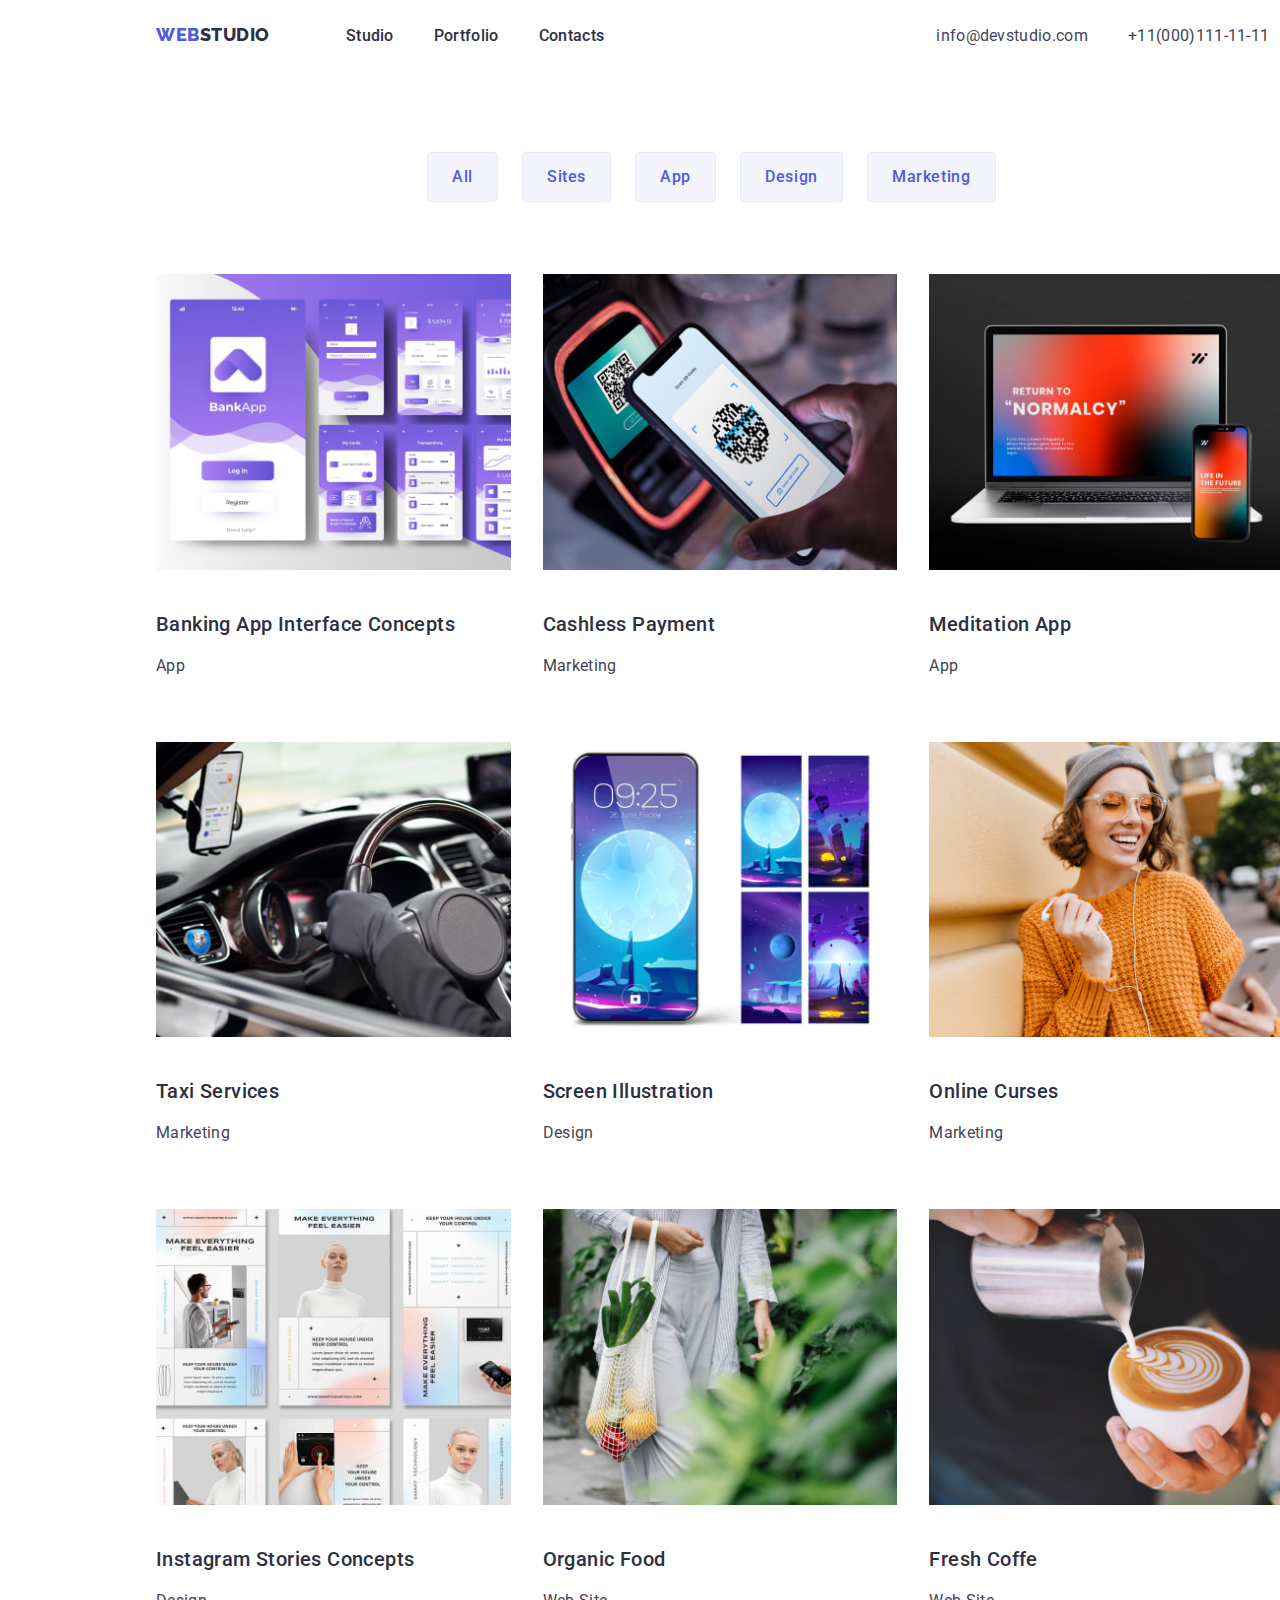
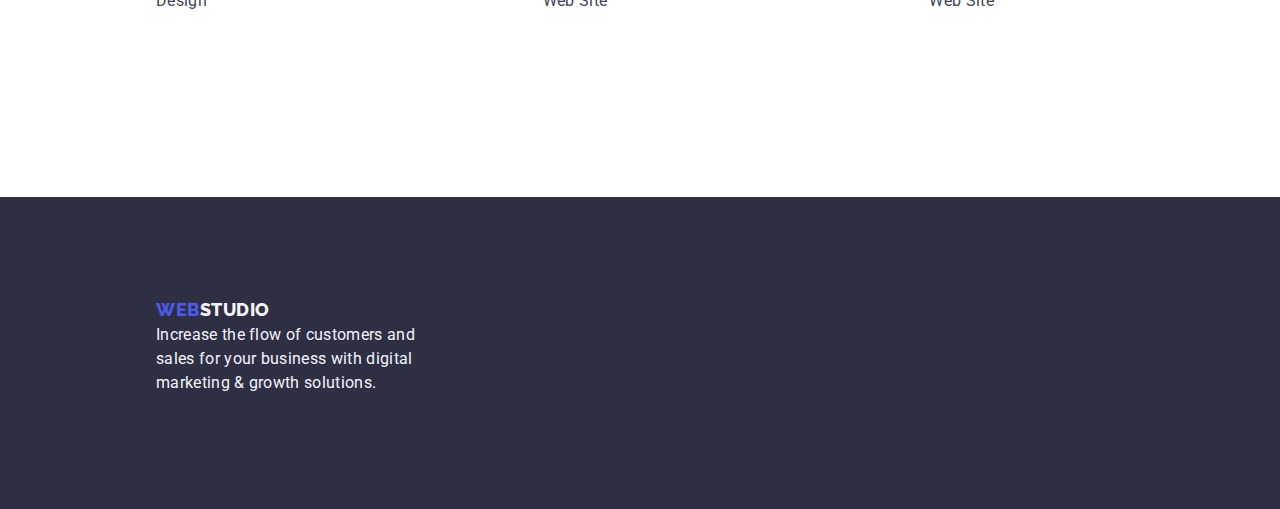
==== commit 070b03e6: "headache" ====
--- a/portfolio.html
+++ b/portfolio.html
@@ -18,8 +18,8 @@
     <header class="head">
         <div class="nav-container">
             <nav class="nav">
+                <a class="nav-logo" href="https://arletolentin.github.io/goit-markup-hw-03/" class="logo"><span class="web">Web</span><span class="studio">Studio</span></a>
                 <ul class="nav-list">
-                    <a class="nav-logo" href="https://arletolentin.github.io/goit-markup-hw-03/" class="logo"><span class="web">Web</span><span class="studio">Studio</span></a>
                     <li class="nav-item"><a class="nav-anchor" href="https://arletolentin.github.io/goit-markup-hw-03/">Studio</a></li>
                     <li class="nav-item"><a class="nav-anchor" href="https://arletolentin.github.io/goit-markup-hw-03/portfolio.html">Portfolio</a></li>
                     <li class="nav-item"><a class="nav-anchor" href="#">Contacts</a></li>
--- a/css/style.css
+++ b/css/style.css
@@ -72,39 +72,34 @@
 .portfolio-butoon-container,
 .portfolio-services-container,
 .footer-container {
-  width: 1128px;
+  width: 1158px;
   margin: 0 auto;
   padding: 0 15px;
 }
 .head {
   width: 1440px;
-  height: 72px;
   flex-shrink: 0;
   text-decoration: none;
+  padding: 24px 0;
 }
 .nav {
   display: inline-flex;
-  justify-content: baseline;
-  padding-top: 24px;
 }
 .nav-address,
 .nav-list {
   display: inline-flex;
   flex-direction: row;
+  gap: 40px;
   text-decoration: none;
   }
 .nav-address-link {
     justify-content: flex-end;
-    margin-right: 40px;
   }
   .nav-list {
   justify-content: flex-start;
   }
-  .nav-item {
-    margin-right: 40px;
-  }
   .nav-item:last-child {
-    margin-right: 262px;
+    margin-right: 332px;
   }
 .nav-anchor {
   display: flex;
@@ -156,13 +151,16 @@
 }
 .hero {
   width: 1440px;
-  height: 600px;
   flex-shrink: 0;
   background: var(--navyblue);
   flex-shrink: 0;
   display: flex;
   flex-direction: column;
   justify-content: center;
+  align-items: center;
+  margin-bottom: 120px;
+  padding-bottom: 188px;
+  padding-top: 188px;
 }
 .hero-heading {
   color: var(--white);
@@ -178,7 +176,6 @@
 .hero-button {
   justify-items: center;
   align-items: center;
-  gap: 10px;
   border-radius: 4px;
   background: var(--iris);
   box-shadow: 0px 4px 4px 0px rgba(0, 0, 0, 0.15);
@@ -188,6 +185,7 @@
   font-weight: 500;
   line-height: 24px; /* 150% */
   letter-spacing: 0.64px;
+  padding: 16px 32px;
   margin-left: 480px;
 }
 .portfolio-button {
@@ -288,16 +286,14 @@
   height: 104px;
   flex-shrink: 0;
   display: flex;
-  padding-top: 100px;
-  padding-bottom: 100px;
   background: #FFF;
   justify-content: center;
-  padding-top: 120px;
+  margin-bottom: 120px;
 }
 .feature-list {
   display: flex;
   flex-direction: row;
-  gap: 8px;
+  gap: 44px;
 }
 .feature-item {
   display: flex;
@@ -309,7 +305,7 @@
 .services {
   width: 1440px;
   background: #FFF;
-  padding-bottom: 120px;
+  margin-bottom: 120px;
 }
 .services-title {
   color: var(--navyblue);
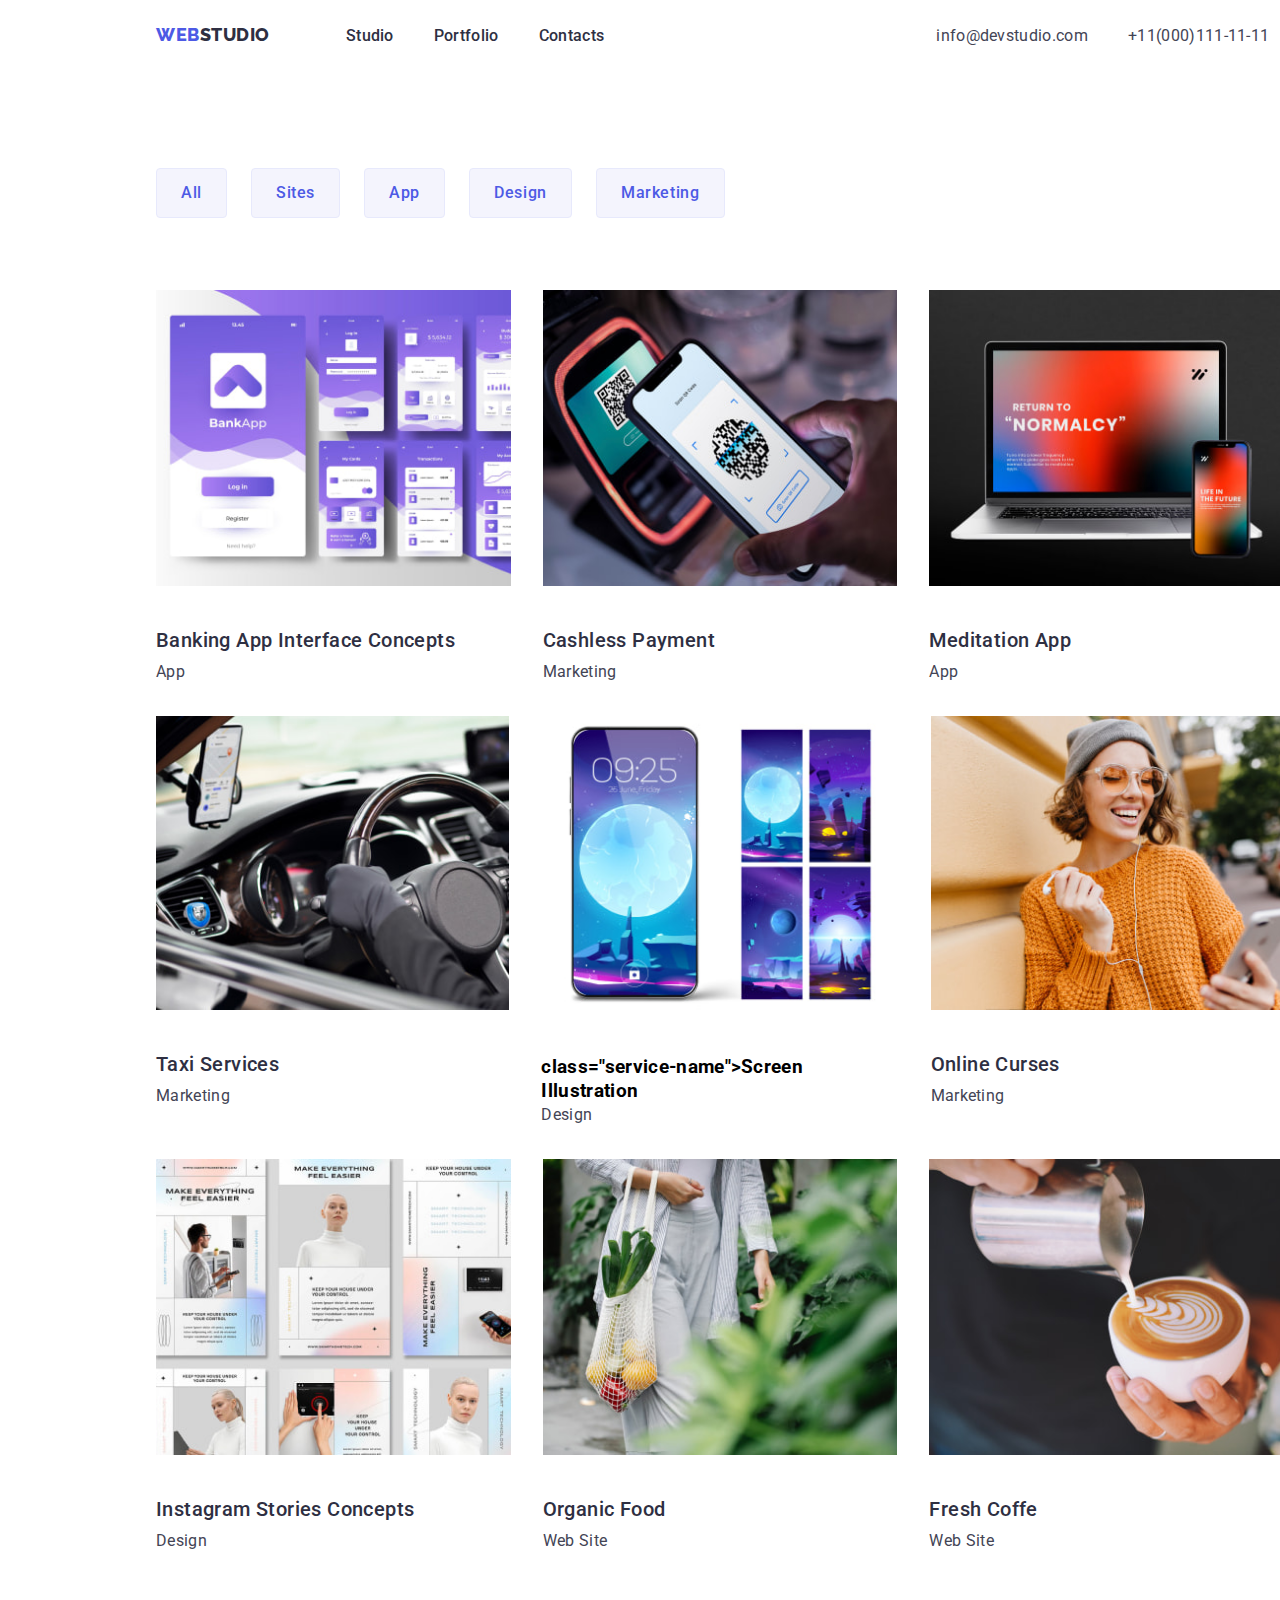
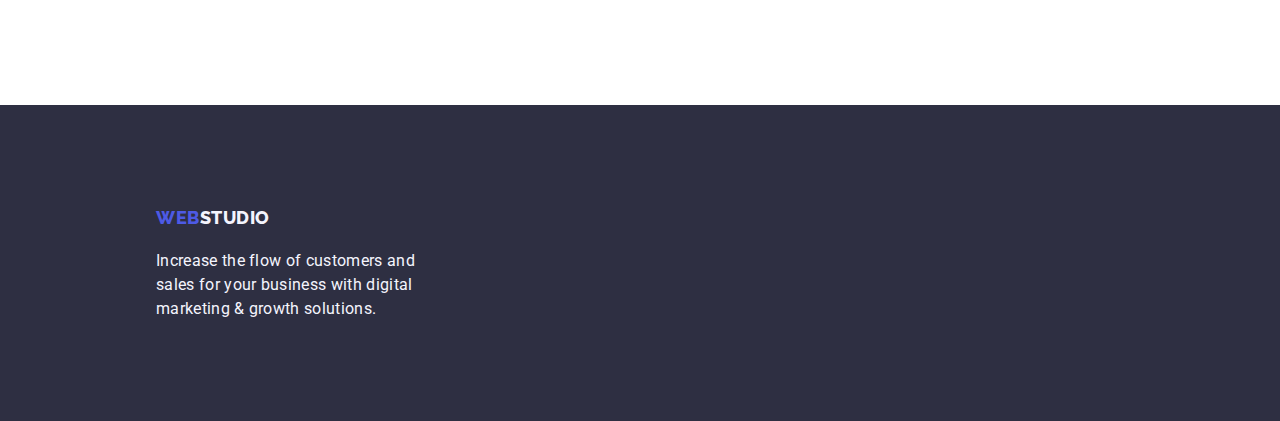
==== commit 6408c85b: "second attempt" ====
--- a/portfolio.html
+++ b/portfolio.html
@@ -46,48 +46,75 @@
         <section class="portfolio-services">
            <div class="portfolio-services-container">
                 <h2 hidden class="service">Services</h2>
-                    <ul class="portfolio-list-row">
-                        <li class="portfolio-item">
+                <ul class="portfolio-list-row">
+                     <li class="portfolio-item">
                         <img src="images/port-img-one.jpg" alt="image shows a screen of an app">
-                        <h3 class="service-name">Banking App Interface Concepts</h3>
-                        <p class="service-type">App</p></li>
-                        <li class="portfolio-item">
+                        <div class="portfolio-text-services-container">
+                            <h3 class="service-name">Banking App Interface Concepts</h3>
+                            <p class="service-type">App</p>
+                        </div>
+                    </li>
+                    <li class="portfolio-item">
                         <img src="images/port-imgtwo.jpg" alt="phone scanning a QR code">
-                        <h3 class="service-name">Cashless Payment</h3>
-                        <p class="service-type">Marketing</p></li>
-                        <li class="portfolio-item">
+                        <div class="portfolio-text-services-container">
+                            <h3 class="service-name">Cashless Payment</h3>
+                            <p class="service-type">Marketing</p>
+                        </div>
+                    </li>
+                    <li class="portfolio-item">
                         <img src="images/port-imgthree.jpg" alt="picture of cellphone and laptop">
-                        <h3 class="service-name">Meditation App</h3>
-                        <p class="service-type">App</p></li>
-                    </ul>
-                    <ul class="portfolio-list-row">
-                        <li class="portfolio-item">
+                        <div class="portfolio-text-services-container">
+                            <h3 class="service-name">Meditation App</h3>
+                            <p class="service-type">App</p>
+                        </div>
+                    </li>
+                </ul>
+                <ul class="portfolio-list-row">
+                    <li class="portfolio-item">
                         <img src="images/port-imgfour.jpg" alt="image shows a person driving while using cellphone">
-                        <h3 class="service-name">Taxi Services</h3>
-                        <p class="service-type">Marketing</p></li>
-                        <li class="portfolio-item">
+                        <div class="portfolio-text-services-container">
+                             <h3 class="service-name">Taxi Services</h3>
+                            <p class="service-type">Marketing</p>
+                        </div>
+                    </li>
+                    <li class="portfolio-item">
                         <img src="images/port-imgfive.jpg" alt="cellphone screen">
-                        <h3 class="service-name">Screen Illustration</h3>
-                        <p class="service-type">Design</p></li>
-                        <li class="portfolio-item"> 
+                        <div class="portfolio-text-services-container">
+                            <h3>class="service-name">Screen Illustration</h3>
+                            <p class="service-type">Design</p>
+                        </div>
+                    </li>
+                    <li class="portfolio-item"> 
                         <img src="images/port-imgsix.jpg" alt="image shows a women smiling while using he phone">
-                        <h3 class="service-name">Online Curses</h3>
-                        <p class="service-type">Marketing</p></li>
-                    </ul>
-                    <ul class="portfolio-list-row">
-                        <li class="portfolio-item">
+                        <div class="portfolio-text-services-container">
+                            <h3 class="service-name">Online Curses</h3>
+                            <p class="service-type">Marketing</p>
+                        </div>
+                    </li>
+                </ul>
+                <ul class="portfolio-list-row">
+                    <li class="portfolio-item">
                         <img src="images/port-imgseven.jpg" alt="showing instagram concepts">
-                        <h3 class="service-name">Instagram Stories Concepts</h3>
-                        <p class="service-type">Design</p></li>
-                        <li class="portfolio-item">
+                        <div class="portfolio-text-services-container">
+                            <h3 class="service-name">Instagram Stories Concepts</h3>
+                            <p class="service-type">Design</p>
+                        </div>
+                    </li>
+                    <li class="portfolio-item">
                         <img src="images/port-imgeight.jpg" alt="picture showing a lady carrying an organic food">
-                        <h3 class="service-name">Organic Food</h3>
-                        <p class="service-type">Web Site</p></li>
-                        <li class="portfolio-item">
+                        <div class="portfolio-text-services-container">
+                            <h3 class="service-name">Organic Food</h3>
+                            <p class="service-type">Web Site</p>
+                        </div>
+                    </li>
+                    <li class="portfolio-item">
                         <img src="images/port-imgnine.jpg" alt="a man making a coffe with design">
-                        <h3 class="service-name">Fresh Coffe</h3>
-                        <p class="service-type">Web Site</p></li>
-                    </ul>
+                        <div class="portfolio-text-services-container">
+                            <h3 class="service-name">Fresh Coffe</h3>
+                            <p class="service-type">Web Site</p>
+                        </div>
+                    </li>
+                </ul>
            </div>
         </section>
     </main>
--- a/css/style.css
+++ b/css/style.css
@@ -61,7 +61,6 @@
 }
 .portfolio-body {
   width: 1440px;
-  height: 2076px;
   background: #FFF;
 }
 .nav-container,
@@ -189,17 +188,14 @@
   margin-left: 480px;
 }
 .portfolio-button {
-  display: flex;
-  flex-direction: column;
-  justify-content: center;
-  align-items: center;
-  padding-bottom: 72px;
+  justify-content: center;
+  margin-top: 96px;
+  margin-bottom: 72px;
 }
 .portfolio-button-list {
   display: inline-flex;
-  align-items: flex-start;
   gap: 24px;
-  margin-left: 271px;
+  justify-content: center;
 }
 .portfolio-button-item:hover {
   background: var(--ocean);
@@ -224,7 +220,12 @@
   align-items: center;
 }
 .portfolio-services {
-  padding-bottom: 120px;
+  margin-bottom: 120px;
+  display: flex;
+  flex-direction: column;
+}
+.portfolio-text-services-container {
+  margin-top: 32px;
 }
 .portfolio-item {
   display: flex;
@@ -233,6 +234,7 @@
 }
 .portfolio-list-row {
   display: flex;
+  flex-direction: row;
   gap: 32px;
   justify-content: center;
   padding-bottom: 32px;
@@ -246,7 +248,6 @@
   font-weight: 500;
   line-height: 24px; /* 120% */
   letter-spacing: 0.4px;
-  margin-top: 32px;
   margin-bottom: 8px;
 }
 .service-type {
@@ -258,7 +259,6 @@
   font-weight: 400;
   line-height: 24px; /* 150% */
   letter-spacing: 0.32px;
-  padding-bottom: 32px;
 }
 .team-item-text{
   text-align: center;
@@ -316,7 +316,6 @@
   line-height: 40px; /* 111.111% */
   letter-spacing: 0.72px;
   text-transform: capitalize;
-  padding-top: 120px;
   margin-bottom: 72px;
 }
 .services-list {
@@ -330,11 +329,10 @@
 }
 .team {
   width: 1440px;
-  height: 732px;
   flex-shrink: 0;
   background: var(--cloud);
-  padding-top: 50px;
-  padding-bottom: 50px;
+  padding-top: 120px;
+  padding-bottom: 120px;
 }
 .team-title {
   color: var(--navyblue);
@@ -345,44 +343,39 @@
   line-height: 40px; /* 111.111% */
   letter-spacing: 0.72px;
   text-transform: capitalize;
-  margin-bottom: 8px;
-  margin-top: 32px;
+  margin-bottom: 72px;
 }
 .team-item {
   display: flex;
   flex-direction: column;
-  gap: 10px;
   justify-content: center;
   text-align: center;
   border-radius: 0px 0px 4px 4px;
   background: var(--white, #FFF);
   box-shadow: 0px 2px 1px 0px rgba(46, 47, 66, 0.08), 0px 1px 1px 0px rgba(46, 47, 66, 0.16), 0px 1px 6px 0px rgba(46, 47, 66, 0.08);
+  padding-bottom: 32px;
 }
 .team-list {
   display: flex;
   flex-direction: row;
   justify-content: center;
-  gap: 32px;
+  gap: 24px;
+  /* padding-bottom: 32px; */
 }
 .team-item-name {
   margin-top: 32px;
-  margin-bottom: 8;
+  margin-bottom: 8px;
 }
 .team-item-text {
-  padding-bottom: 32px;
-}
-.portfolio-main {
-  padding-top: 80px;
-}
-.footer-container {
-  margin-top: 101.5px;
+  /* padding-bottom: 32px; */
 }
 .footer {
   width: 1440px;
-  height: 312px;
   flex-shrink: 0;
   background: var(--navyblue);
   display: flex;
+  padding-top: 101.5px;
+  padding-bottom: 100px;
 }
 .web-foot,
 .studio-foot {
@@ -407,4 +400,5 @@
   font-weight: 400;
   line-height: 24px; /* 150% */
   letter-spacing: 0.32px;
-}
+  margin-top: 17.5px;
+}
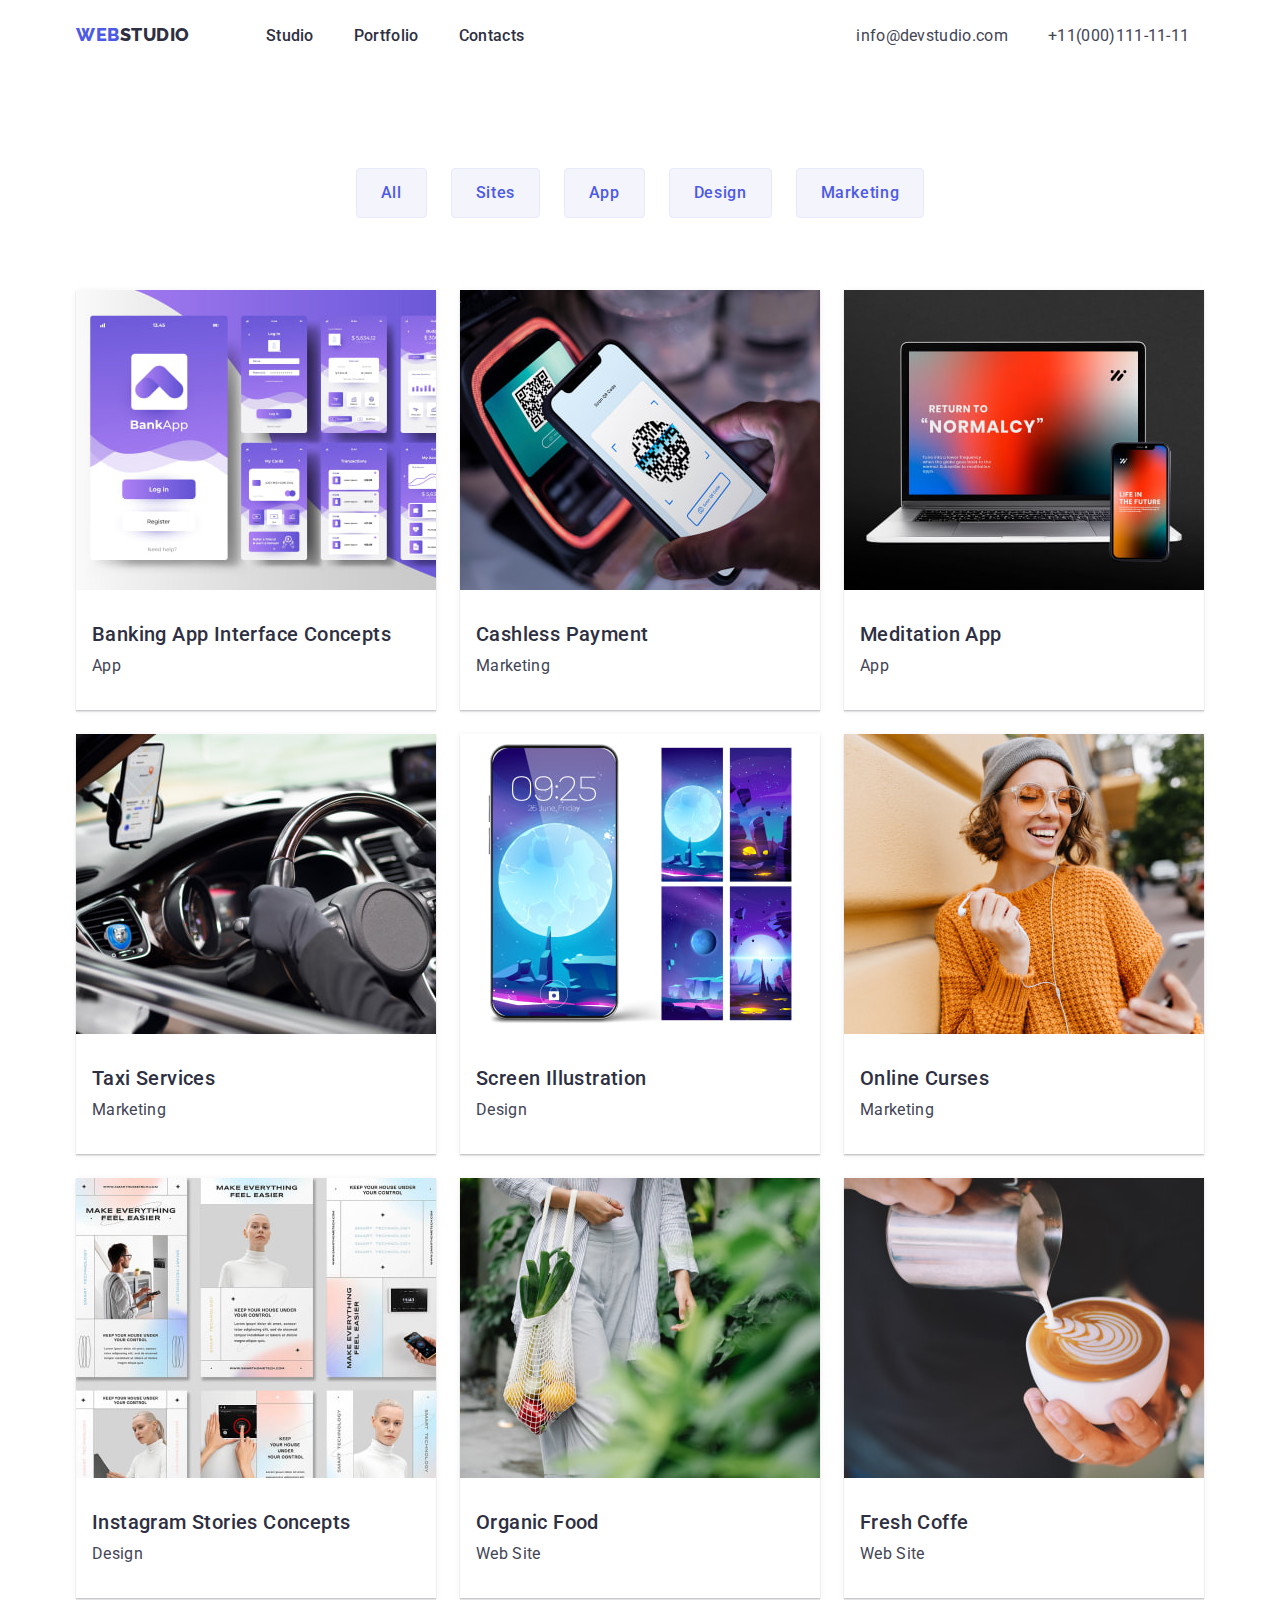
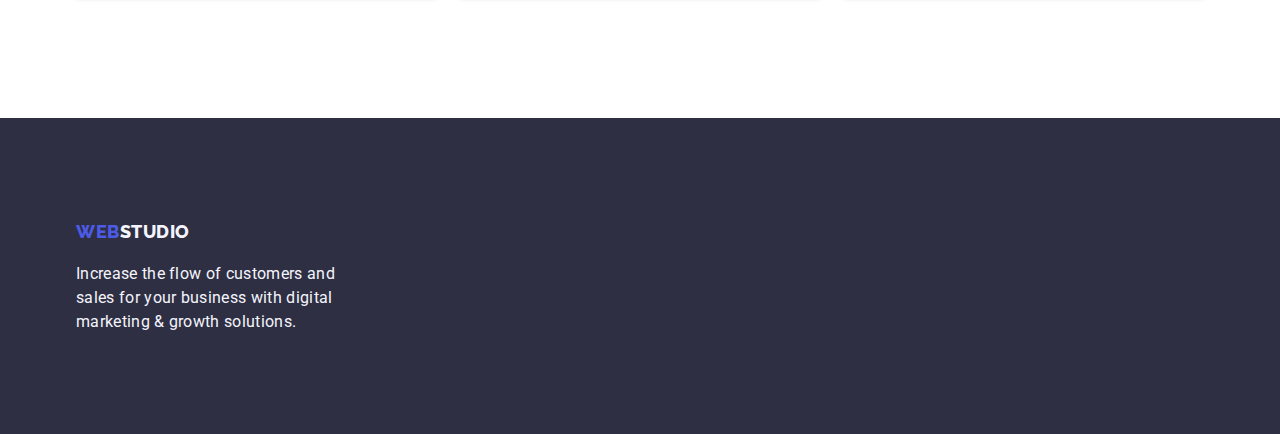
==== commit 4c0f1471: "final headache" ====
--- a/portfolio.html
+++ b/portfolio.html
@@ -47,7 +47,7 @@
            <div class="portfolio-services-container">
                 <h2 hidden class="service">Services</h2>
                 <ul class="portfolio-list-row">
-                     <li class="portfolio-item">
+                    <li class="portfolio-item">
                         <img src="images/port-img-one.jpg" alt="image shows a screen of an app">
                         <div class="portfolio-text-services-container">
                             <h3 class="service-name">Banking App Interface Concepts</h3>
@@ -68,8 +68,6 @@
                             <p class="service-type">App</p>
                         </div>
                     </li>
-                </ul>
-                <ul class="portfolio-list-row">
                     <li class="portfolio-item">
                         <img src="images/port-imgfour.jpg" alt="image shows a person driving while using cellphone">
                         <div class="portfolio-text-services-container">
@@ -80,7 +78,7 @@
                     <li class="portfolio-item">
                         <img src="images/port-imgfive.jpg" alt="cellphone screen">
                         <div class="portfolio-text-services-container">
-                            <h3>class="service-name">Screen Illustration</h3>
+                            <h3 class="service-name">Screen Illustration</h3>
                             <p class="service-type">Design</p>
                         </div>
                     </li>
@@ -91,8 +89,6 @@
                             <p class="service-type">Marketing</p>
                         </div>
                     </li>
-                </ul>
-                <ul class="portfolio-list-row">
                     <li class="portfolio-item">
                         <img src="images/port-imgseven.jpg" alt="showing instagram concepts">
                         <div class="portfolio-text-services-container">
--- a/css/style.css
+++ b/css/style.css
@@ -55,12 +55,9 @@
   --dairy: #fcfcfc;
 }
 .body {
-  width: 1440px;
-  height: 2592px;
   background: #fff;
 }
 .portfolio-body {
-  width: 1440px;
   background: #FFF;
 }
 .nav-container,
@@ -76,7 +73,6 @@
   padding: 0 15px;
 }
 .head {
-  width: 1440px;
   flex-shrink: 0;
   text-decoration: none;
   padding: 24px 0;
@@ -149,7 +145,6 @@
   color: var(--navyblue);
 }
 .hero {
-  width: 1440px;
   flex-shrink: 0;
   background: var(--navyblue);
   flex-shrink: 0;
@@ -189,11 +184,11 @@
 }
 .portfolio-button {
   justify-content: center;
-  margin-top: 96px;
-  margin-bottom: 72px;
+  padding-top: 96px;
+  padding-bottom: 72px;
 }
 .portfolio-button-list {
-  display: inline-flex;
+  display: flex;
   gap: 24px;
   justify-content: center;
 }
@@ -213,14 +208,13 @@
   line-height: 24px; /* 150% */
   letter-spacing: 0.64px;
   border-radius: 4px;
-  border: 1px solid var(--cornflower, #E7E9FC);
+  border: 1px solid   var(--cornflower, #E7E9FC);
   background: var(--cloud);
   padding: 12px 24px;
-  justify-content: center;
   align-items: center;
 }
 .portfolio-services {
-  margin-bottom: 120px;
+  padding-bottom: 120px;
   display: flex;
   flex-direction: column;
 }
@@ -230,14 +224,20 @@
 .portfolio-item {
   display: flex;
   flex-direction: column;
-  gap: 10px;
+  flex-basis: 33.33333 %;
+  border-radius: 1px solid var(--CORNFLOWER);
+  background: var(--white);
+  box-shadow: 0px 2px 1px 0px rgba(46, 47, 66, 0.08), 0px 1px 1px 0px rgba(46, 47, 66, 0.16), 0px 1px 6px 0px rgba(46, 47, 66, 0.08);
+  padding-bottom: 32px;
 }
 .portfolio-list-row {
   display: flex;
-  flex-direction: row;
-  gap: 32px;
-  justify-content: center;
-  padding-bottom: 32px;
+  flex-wrap: wrap;
+  gap: 24px;
+}
+.portfolio-text-services-container {
+  padding-left: 16px;
+  padding-right: 16px;
 }
 .service-name {
   color: var(--navyblue);
@@ -282,8 +282,6 @@
   letter-spacing: 0.4px;
 }
 .features {
-  width: 1440px;
-  height: 104px;
   flex-shrink: 0;
   display: flex;
   background: #FFF;
@@ -303,7 +301,6 @@
   gap: 8px;
 }
 .services {
-  width: 1440px;
   background: #FFF;
   margin-bottom: 120px;
 }
@@ -328,7 +325,6 @@
   display: flex;
 }
 .team {
-  width: 1440px;
   flex-shrink: 0;
   background: var(--cloud);
   padding-top: 120px;
@@ -351,9 +347,8 @@
   justify-content: center;
   text-align: center;
   border-radius: 0px 0px 4px 4px;
-  background: var(--white, #FFF);
+  background: var(--white);
   box-shadow: 0px 2px 1px 0px rgba(46, 47, 66, 0.08), 0px 1px 1px 0px rgba(46, 47, 66, 0.16), 0px 1px 6px 0px rgba(46, 47, 66, 0.08);
-  padding-bottom: 32px;
 }
 .team-list {
   display: flex;
@@ -363,14 +358,12 @@
   /* padding-bottom: 32px; */
 }
 .team-item-name {
-  margin-top: 32px;
   margin-bottom: 8px;
 }
-.team-item-text {
-  /* padding-bottom: 32px; */
+.team-text-container {
+  padding: 32px 16px;
 }
 .footer {
-  width: 1440px;
   flex-shrink: 0;
   background: var(--navyblue);
   display: flex;
